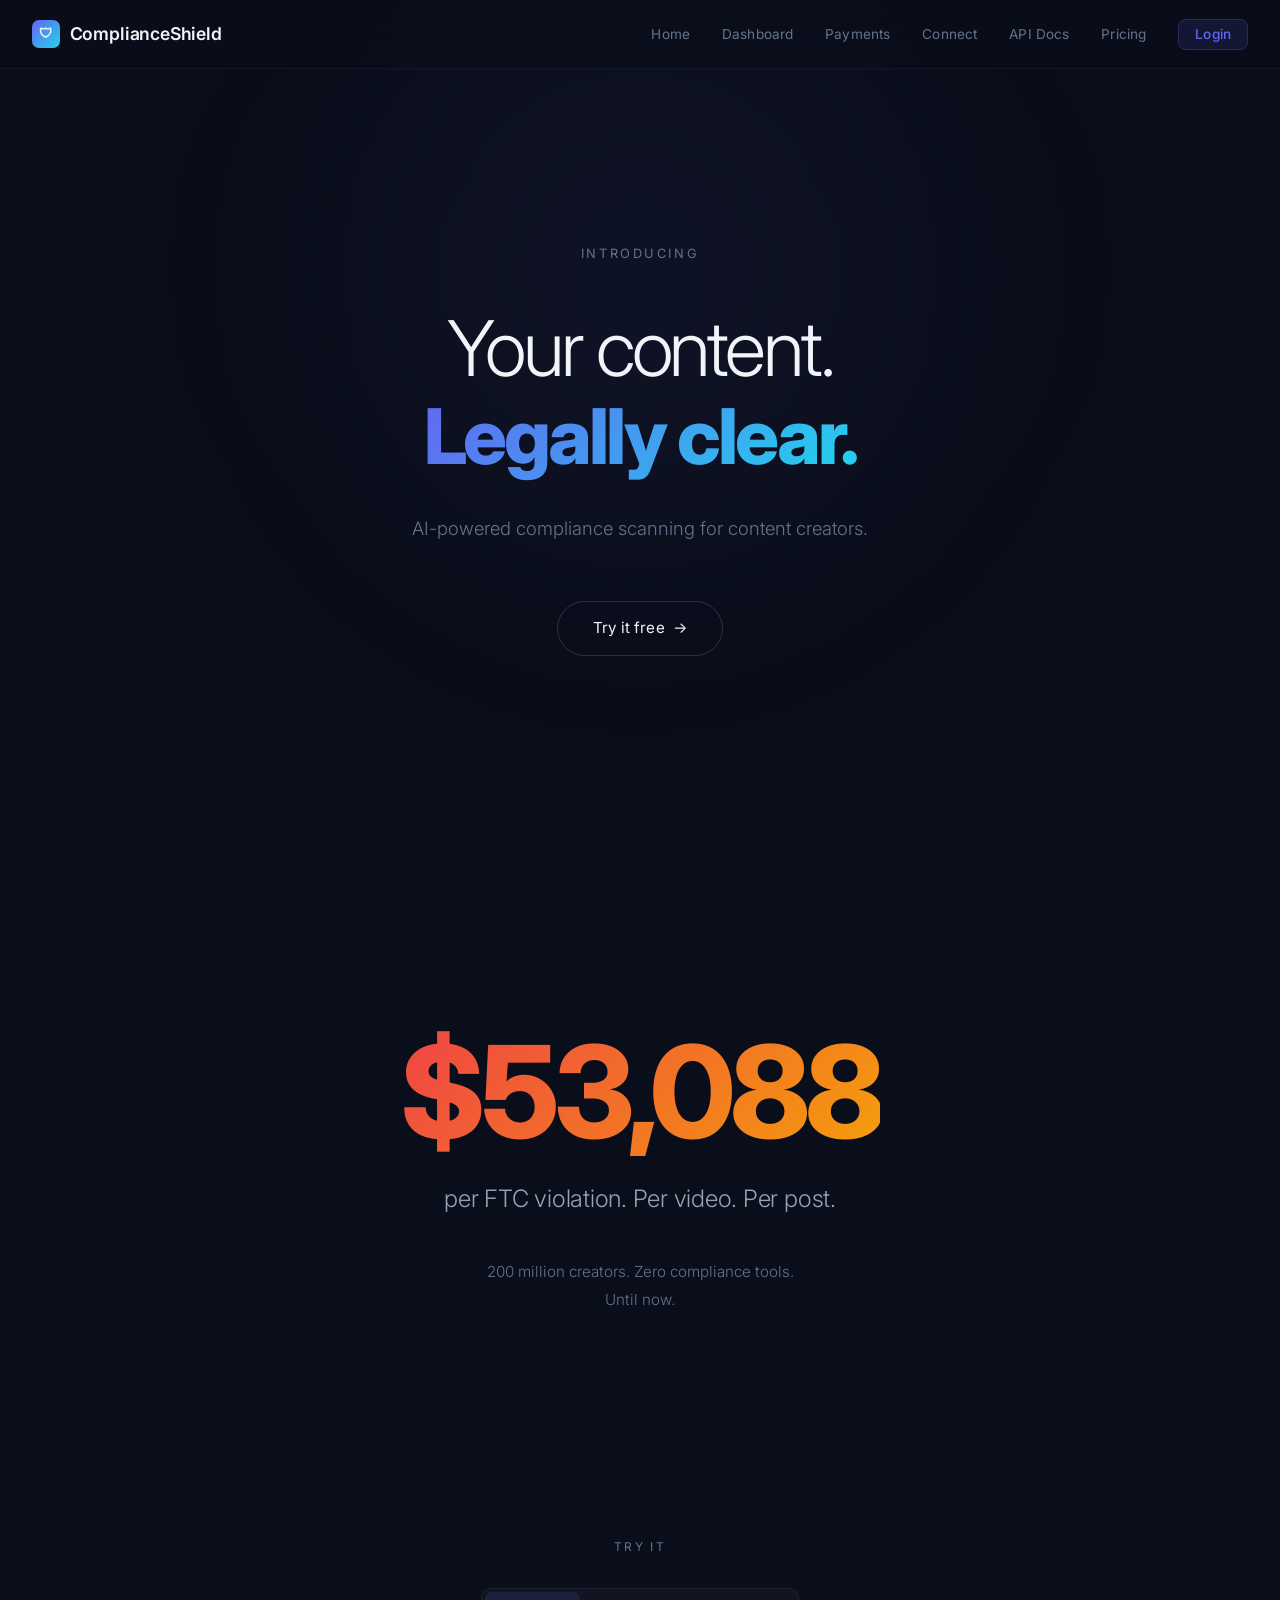
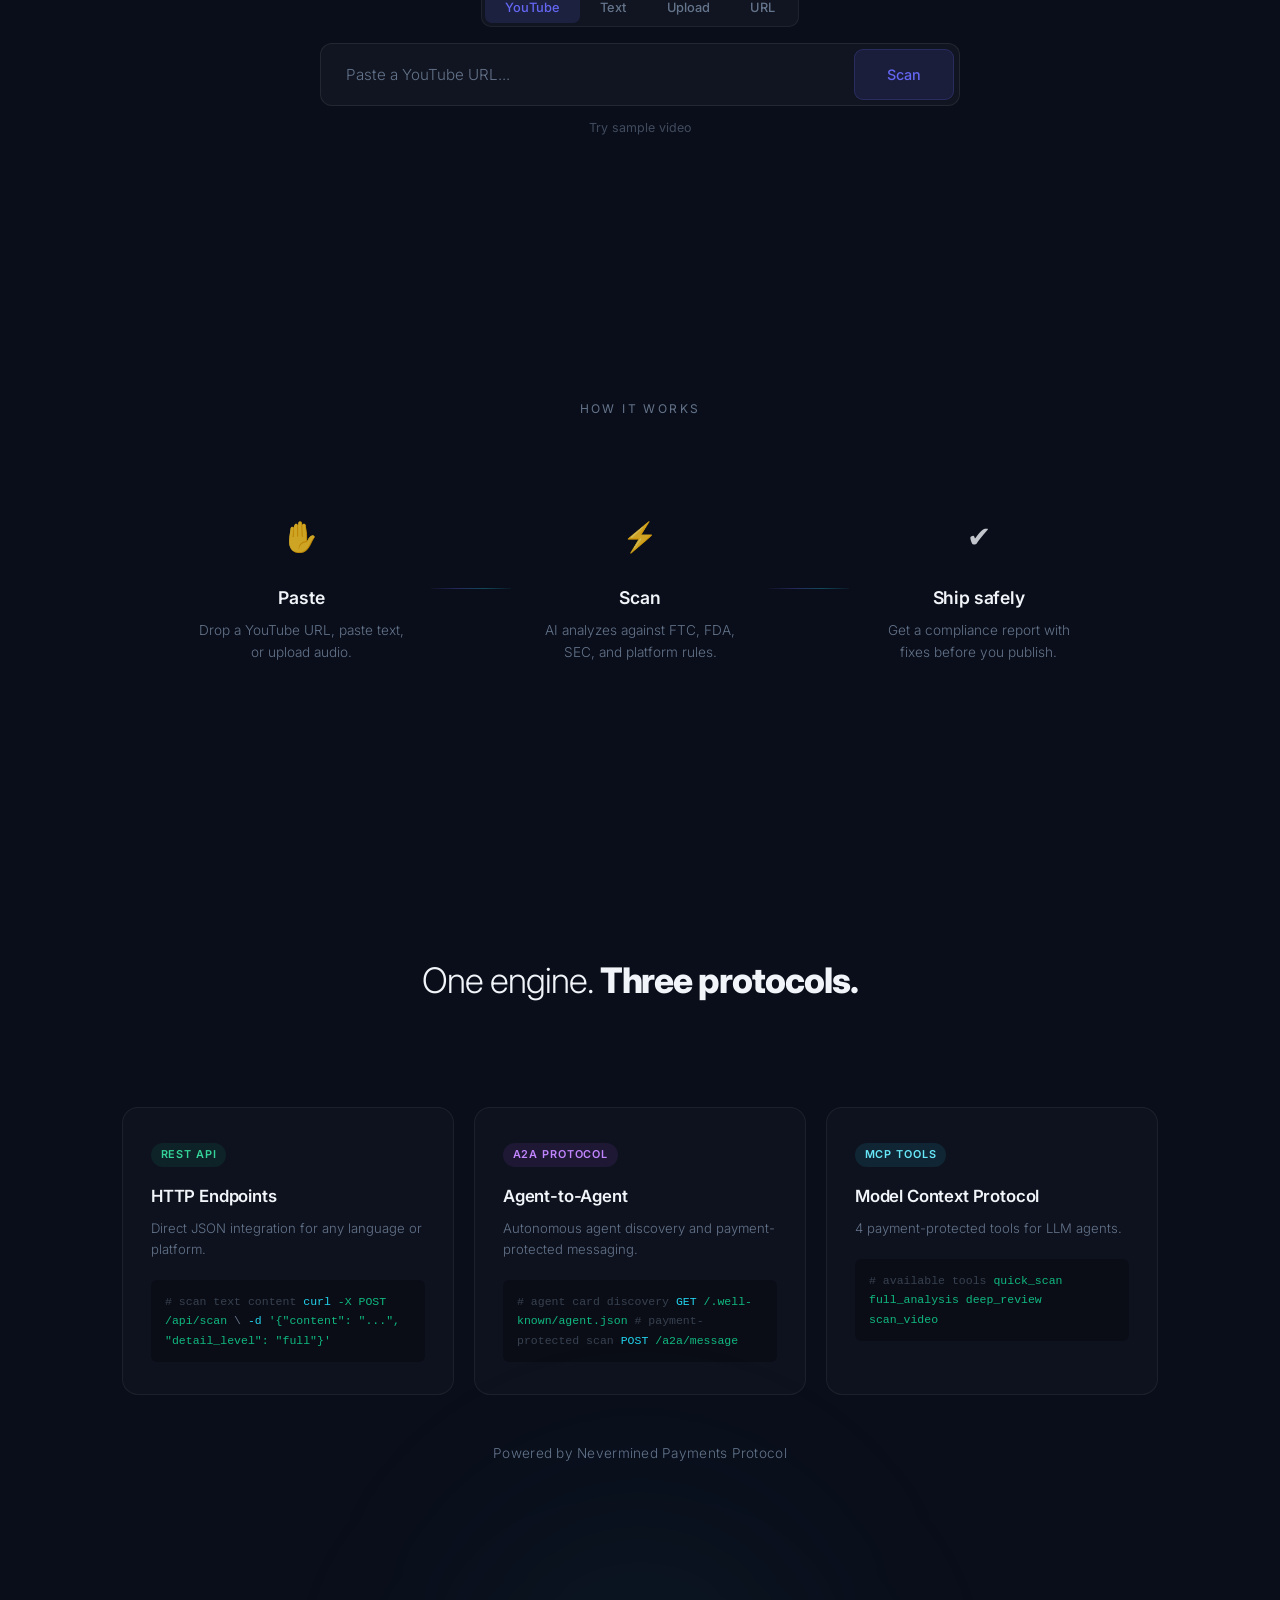
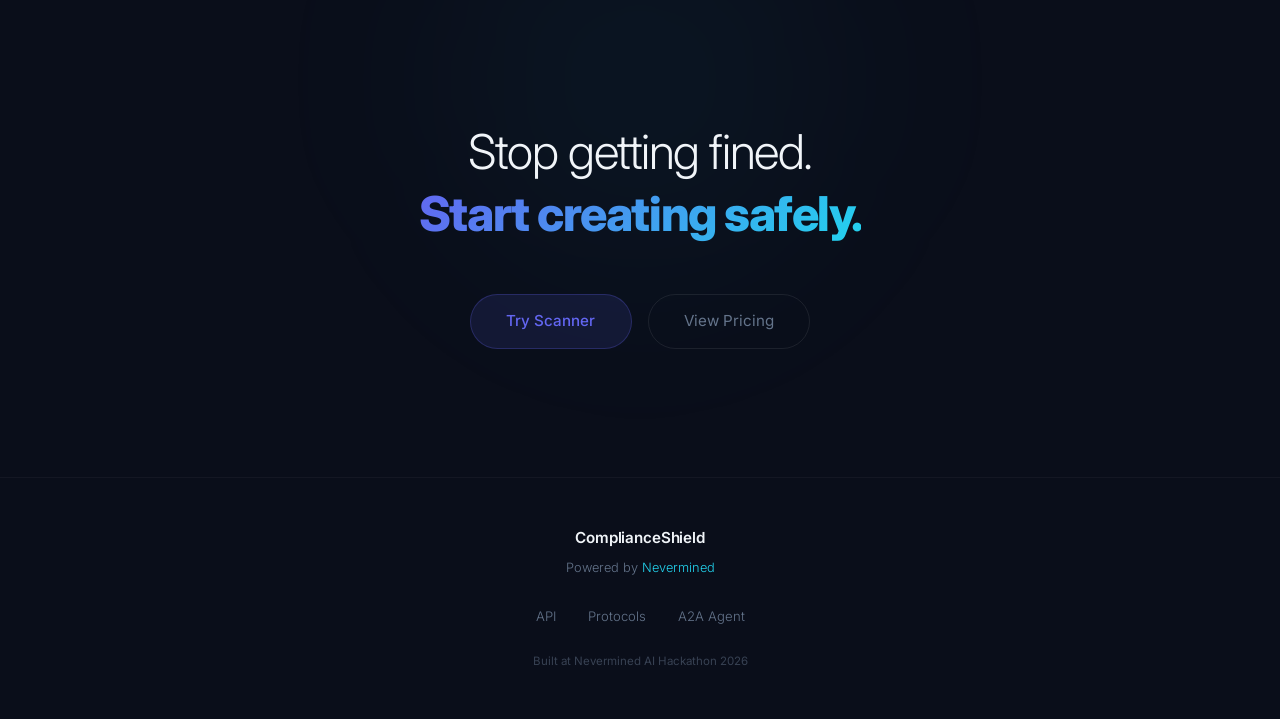
==== agents/seller-simple-agent/landing/index.html @ 0eb8b4d2 "feat: ComplianceShield hackathon submission — full product build - 3-protocol compliance engine (A2A" ====
<!DOCTYPE html>
<html lang="en">
<head>
  <meta charset="UTF-8">
  <meta name="viewport" content="width=device-width, initial-scale=1.0">
  <title>ComplianceShield — AI-Powered Legal Compliance for Content Creators</title>
  <meta name="description" content="Your content. Legally clear. AI-powered compliance scanning for content creators.">
  <meta property="og:title" content="ComplianceShield — Your content. Legally clear.">
  <meta property="og:description" content="AI-powered FTC, FDA, SEC compliance scanning for content creators. Scan videos, text, and audio in seconds.">
  <meta property="og:type" content="website">
  <meta property="og:url" content="https://complianceshield.ai">
  <meta name="twitter:card" content="summary_large_image">
  <meta name="twitter:title" content="ComplianceShield">
  <meta name="twitter:description" content="Your content. Legally clear.">
  <meta name="theme-color" content="#6366f1">
  <link rel="icon" href="data:image/svg+xml,<svg xmlns='http://www.w3.org/2000/svg' viewBox='0 0 100 100'><text y='.9em' font-size='90'>&#x1F6E1;</text></svg>">
  <link rel="preconnect" href="https://fonts.googleapis.com">
  <link rel="preconnect" href="https://fonts.gstatic.com" crossorigin>
  <link href="https://fonts.googleapis.com/css2?family=Inter:wght@300;400;600;800&display=swap" rel="stylesheet">
  <style>
    *, *::before, *::after {
      margin: 0;
      padding: 0;
      box-sizing: border-box;
    }

    :root {
      --bg-primary: #0a0e1a;
      --bg-secondary: #111827;
      --bg-card: rgba(17, 24, 39, 0.6);
      --border-card: rgba(99, 102, 241, 0.15);
      --text-primary: #f1f5f9;
      --text-secondary: #94a3b8;
      --text-muted: #64748b;
      --accent-blue: #6366f1;
      --accent-cyan: #22d3ee;
      --accent-purple: #a855f7;
      --accent-red: #ef4444;
      --accent-amber: #f59e0b;
      --accent-green: #10b981;
      --gradient-start: #6366f1;
      --gradient-mid: #8b5cf6;
      --gradient-end: #22d3ee;
      --font-stack: 'Inter', -apple-system, BlinkMacSystemFont, 'Segoe UI', Roboto, sans-serif;
      --radius: 16px;
      --radius-sm: 10px;
      --radius-xs: 6px;
      --ease-out-expo: cubic-bezier(0.16, 1, 0.3, 1);
    }

    html {
      scroll-behavior: smooth;
    }

    body {
      font-family: var(--font-stack);
      background: var(--bg-primary);
      color: var(--text-primary);
      line-height: 1.6;
      overflow-x: hidden;
      -webkit-font-smoothing: antialiased;
      -moz-osx-font-smoothing: grayscale;
    }

    /* ---- Navigation ---- */
    nav {
      position: fixed;
      top: 0;
      left: 0;
      right: 0;
      z-index: 100;
      padding: 1.25rem 2rem;
      background: rgba(10, 14, 26, 0.6);
      backdrop-filter: blur(30px);
      -webkit-backdrop-filter: blur(30px);
      border-bottom: 1px solid rgba(255, 255, 255, 0.04);
      display: flex;
      justify-content: space-between;
      align-items: center;
      transition: background 0.4s;
    }

    .nav-logo {
      display: flex;
      align-items: center;
      gap: 0.6rem;
      font-weight: 600;
      font-size: 1.1rem;
      text-decoration: none;
      color: var(--text-primary);
      letter-spacing: -0.01em;
    }

    .nav-logo .shield-icon {
      width: 28px;
      height: 28px;
      background: linear-gradient(135deg, var(--accent-blue), var(--accent-cyan));
      border-radius: 7px;
      display: flex;
      align-items: center;
      justify-content: center;
      font-size: 0.85rem;
    }

    .nav-links {
      display: flex;
      gap: 2rem;
      list-style: none;
      align-items: center;
    }

    .nav-links a {
      color: var(--text-muted);
      text-decoration: none;
      font-size: 0.85rem;
      font-weight: 400;
      transition: color 0.3s var(--ease-out-expo);
      letter-spacing: 0.01em;
    }

    .nav-links a:hover {
      color: var(--text-primary);
    }

    .nav-links .nav-cta {
      padding: 0.4rem 1rem;
      background: rgba(99, 102, 241, 0.12);
      border: 1px solid rgba(99, 102, 241, 0.25);
      border-radius: 8px;
      color: var(--accent-blue) !important;
      font-weight: 500;
      transition: all 0.3s var(--ease-out-expo);
    }

    .nav-links .nav-cta:hover {
      background: rgba(99, 102, 241, 0.2);
      border-color: rgba(99, 102, 241, 0.4);
      color: white !important;
    }

    /* ---- Scroll Reveal System ---- */
    .reveal {
      opacity: 0;
      transform: translateY(30px);
      transition: opacity 0.9s var(--ease-out-expo), transform 0.9s var(--ease-out-expo);
    }

    .reveal.visible {
      opacity: 1;
      transform: translateY(0);
    }

    .reveal-delay-1 { transition-delay: 0.1s; }
    .reveal-delay-2 { transition-delay: 0.2s; }
    .reveal-delay-3 { transition-delay: 0.3s; }
    .reveal-delay-4 { transition-delay: 0.4s; }
    .reveal-delay-5 { transition-delay: 0.5s; }

    /* ---- Section 1: The Reveal (Hero) ---- */
    .hero {
      position: relative;
      min-height: 100vh;
      display: flex;
      flex-direction: column;
      align-items: center;
      justify-content: center;
      padding: 0 2rem;
      text-align: center;
      overflow: hidden;
    }

    .hero::before {
      content: '';
      position: absolute;
      top: 30%;
      left: 50%;
      transform: translate(-50%, -50%);
      width: 800px;
      height: 800px;
      background: radial-gradient(circle, rgba(99, 102, 241, 0.08) 0%, transparent 70%);
      border-radius: 50%;
      filter: blur(100px);
      z-index: 0;
      animation: heroBreath 10s ease-in-out infinite;
    }

    @keyframes heroBreath {
      0%, 100% { opacity: 0.5; transform: translate(-50%, -50%) scale(1); }
      50% { opacity: 0.8; transform: translate(-50%, -50%) scale(1.15); }
    }

    .hero > * {
      position: relative;
      z-index: 1;
    }

    .hero-intro {
      font-size: 0.8rem;
      font-weight: 400;
      letter-spacing: 0.2em;
      text-transform: uppercase;
      color: var(--text-muted);
      margin-bottom: 2.5rem;
      opacity: 0;
      animation: fadeInSoft 1.2s var(--ease-out-expo) 0.2s forwards;
    }

    .hero h1 {
      font-size: clamp(2.8rem, 6vw, 5rem);
      font-weight: 300;
      line-height: 1.15;
      letter-spacing: -0.04em;
      margin-bottom: 2rem;
      max-width: 800px;
      opacity: 0;
      animation: fadeInSoft 1.2s var(--ease-out-expo) 0.4s forwards;
    }

    .hero h1 .gradient-text {
      font-weight: 800;
      background: linear-gradient(135deg, var(--accent-blue), var(--accent-cyan));
      -webkit-background-clip: text;
      background-clip: text;
      -webkit-text-fill-color: transparent;
    }

    .hero-sub {
      font-size: clamp(1rem, 1.5vw, 1.15rem);
      color: var(--text-muted);
      max-width: 480px;
      margin-bottom: 3.5rem;
      line-height: 1.7;
      font-weight: 300;
      opacity: 0;
      animation: fadeInSoft 1.2s var(--ease-out-expo) 0.6s forwards;
    }

    .hero-cta {
      opacity: 0;
      animation: fadeInSoft 1.2s var(--ease-out-expo) 0.8s forwards;
    }

    .hero-cta a {
      display: inline-flex;
      align-items: center;
      gap: 0.5rem;
      padding: 0.9rem 2.2rem;
      background: transparent;
      color: var(--text-primary);
      border: 1px solid rgba(255, 255, 255, 0.15);
      border-radius: 100px;
      font-family: var(--font-stack);
      font-size: 0.95rem;
      font-weight: 400;
      text-decoration: none;
      letter-spacing: 0.01em;
      cursor: pointer;
      transition: all 0.4s var(--ease-out-expo);
    }

    .hero-cta a:hover {
      background: rgba(99, 102, 241, 0.1);
      border-color: rgba(99, 102, 241, 0.4);
      box-shadow: 0 0 40px rgba(99, 102, 241, 0.1);
    }

    .hero-cta a .arrow {
      transition: transform 0.3s var(--ease-out-expo);
    }

    .hero-cta a:hover .arrow {
      transform: translateX(3px);
    }

    @keyframes fadeInSoft {
      from { opacity: 0; transform: translateY(16px); }
      to { opacity: 1; transform: translateY(0); }
    }

    /* ---- Section 2: The Problem ---- */
    .problem {
      display: flex;
      flex-direction: column;
      align-items: center;
      justify-content: center;
      text-align: center;
      padding: 8rem 2rem;
      position: relative;
    }

    .problem-number {
      font-size: clamp(4rem, 10vw, 8rem);
      font-weight: 800;
      letter-spacing: -0.04em;
      line-height: 1;
      background: linear-gradient(135deg, var(--accent-red), var(--accent-amber));
      -webkit-background-clip: text;
      background-clip: text;
      -webkit-text-fill-color: transparent;
      margin-bottom: 1.5rem;
    }

    .problem-sub {
      font-size: clamp(1.1rem, 2vw, 1.5rem);
      font-weight: 300;
      color: var(--text-secondary);
      letter-spacing: -0.01em;
      margin-bottom: 2.5rem;
    }

    .problem-detail {
      font-size: 0.95rem;
      color: var(--text-muted);
      font-weight: 300;
      max-width: 400px;
      line-height: 1.8;
    }

    /* ---- Section 3: The Scanner ---- */
    .scanner-section {
      display: flex;
      flex-direction: column;
      align-items: center;
      justify-content: center;
      padding: 6rem 2rem 8rem;
    }

    .scanner-label {
      font-size: 0.75rem;
      font-weight: 400;
      letter-spacing: 0.2em;
      text-transform: uppercase;
      color: var(--text-muted);
      margin-bottom: 2rem;
    }

    .scan-container {
      width: 100%;
      max-width: 640px;
    }

    /* Tab Bar */
    .tab-bar {
      display: flex;
      gap: 0;
      margin-bottom: 16px;
      background: rgba(255, 255, 255, 0.03);
      border: 1px solid rgba(255, 255, 255, 0.06);
      border-radius: 10px;
      padding: 3px;
      width: fit-content;
      margin-left: auto;
      margin-right: auto;
    }

    .tab-bar button {
      padding: 8px 20px;
      border-radius: 7px;
      border: none;
      cursor: pointer;
      font-family: var(--font-stack);
      font-size: 0.8rem;
      font-weight: 500;
      background: transparent;
      color: var(--text-muted);
      transition: all 0.3s var(--ease-out-expo);
      letter-spacing: 0.01em;
    }

    .tab-bar button.active {
      background: rgba(99, 102, 241, 0.15);
      color: var(--accent-blue);
    }

    /* Scan Inputs */
    .scan-input-wrapper {
      display: flex;
      background: rgba(255, 255, 255, 0.03);
      border: 1px solid rgba(255, 255, 255, 0.08);
      border-radius: 12px;
      padding: 0.3rem;
      transition: border-color 0.4s var(--ease-out-expo), box-shadow 0.4s var(--ease-out-expo);
    }

    .scan-input-wrapper:focus-within {
      border-color: rgba(99, 102, 241, 0.3);
      box-shadow: 0 0 0 4px rgba(99, 102, 241, 0.06), 0 0 60px rgba(99, 102, 241, 0.04);
    }

    .scan-input-wrapper input {
      flex: 1;
      background: transparent;
      border: none;
      outline: none;
      padding: 1rem 1.25rem;
      color: var(--text-primary);
      font-family: var(--font-stack);
      font-size: 0.95rem;
      font-weight: 300;
    }

    .scan-input-wrapper input::placeholder {
      color: var(--text-muted);
      font-weight: 300;
    }

    .scan-btn {
      display: inline-flex;
      align-items: center;
      justify-content: center;
      gap: 0.5rem;
      padding: 0.85rem 2rem;
      background: rgba(99, 102, 241, 0.12);
      color: var(--accent-blue);
      border: 1px solid rgba(99, 102, 241, 0.2);
      border-radius: 9px;
      font-family: var(--font-stack);
      font-size: 0.9rem;
      font-weight: 500;
      cursor: pointer;
      transition: all 0.3s var(--ease-out-expo);
      white-space: nowrap;
      letter-spacing: 0.01em;
    }

    .scan-btn:hover {
      background: rgba(99, 102, 241, 0.2);
      border-color: rgba(99, 102, 241, 0.4);
      box-shadow: 0 0 30px rgba(99, 102, 241, 0.1);
    }

    .scan-btn:active {
      transform: scale(0.98);
    }

    .scan-btn:disabled {
      opacity: 0.4;
      cursor: not-allowed;
      transform: none;
    }

    .scan-btn .spinner {
      display: none;
      width: 16px;
      height: 16px;
      border: 2px solid rgba(99, 102, 241, 0.3);
      border-top-color: var(--accent-blue);
      border-radius: 50%;
      animation: spin 0.6s linear infinite;
    }

    .scan-btn.loading .spinner {
      display: inline-block;
    }

    .scan-btn.loading .btn-text {
      display: none;
    }

    @keyframes spin {
      to { transform: rotate(360deg); }
    }

    /* Try Sample */
    .try-sample-btn {
      background: none;
      border: none;
      color: var(--text-muted);
      font-family: var(--font-stack);
      font-size: 0.78rem;
      cursor: pointer;
      padding: 0.5rem 0;
      transition: color 0.3s var(--ease-out-expo);
      opacity: 0.6;
    }

    .try-sample-btn:hover {
      color: var(--accent-cyan);
      opacity: 1;
    }

    /* Scanning Indicator */
    .scanning-indicator {
      display: none;
      flex-direction: column;
      align-items: center;
      gap: 1rem;
      padding: 2.5rem 1rem;
      margin-top: 2rem;
    }

    .scanning-indicator.active {
      display: flex;
      animation: fadeInSoft 0.4s var(--ease-out-expo);
    }

    .scanning-bar {
      width: 100%;
      max-width: 300px;
      height: 2px;
      background: rgba(255, 255, 255, 0.04);
      border-radius: 100px;
      overflow: hidden;
      position: relative;
    }

    .scanning-bar::after {
      content: '';
      position: absolute;
      top: 0;
      left: -40%;
      width: 40%;
      height: 100%;
      background: linear-gradient(90deg, transparent, var(--accent-blue), var(--accent-cyan), transparent);
      border-radius: 100px;
      animation: scanSlide 1.8s ease-in-out infinite;
    }

    @keyframes scanSlide {
      0% { left: -40%; }
      100% { left: 100%; }
    }

    .scanning-text {
      font-size: 0.82rem;
      color: var(--text-muted);
      font-weight: 300;
      letter-spacing: 0.03em;
    }

    .scanning-dots::after {
      content: '';
      animation: dots 1.5s steps(4, end) infinite;
    }

    @keyframes dots {
      0% { content: ''; }
      25% { content: '.'; }
      50% { content: '..'; }
      75% { content: '...'; }
    }

    .scan-error {
      color: var(--accent-red);
      font-size: 0.82rem;
      margin-top: 0.75rem;
      display: none;
      font-weight: 300;
    }

    /* ---- Results Area ---- */
    #results-area {
      margin-top: 3rem;
      display: none;
    }

    #results-area.visible {
      display: block;
      animation: fadeInUp 0.6s var(--ease-out-expo);
    }

    @keyframes fadeInUp {
      from { opacity: 0; transform: translateY(20px); }
      to { opacity: 1; transform: translateY(0); }
    }

    /* ---- Report Card (shared by results and demo) ---- */
    .report-card {
      background: rgba(255, 255, 255, 0.02);
      border: 1px solid rgba(255, 255, 255, 0.06);
      border-radius: var(--radius);
      overflow: hidden;
    }

    .report-header {
      padding: 1.75rem 2rem;
      border-bottom: 1px solid rgba(255, 255, 255, 0.04);
      display: flex;
      align-items: center;
      justify-content: space-between;
      flex-wrap: wrap;
      gap: 1rem;
    }

    .report-header-left {
      display: flex;
      flex-direction: column;
      gap: 0.25rem;
    }

    .report-header-left h3 {
      font-size: 1.05rem;
      font-weight: 600;
    }

    .report-header-left .url-text {
      font-size: 0.82rem;
      color: var(--text-muted);
      font-family: 'SF Mono', 'Fira Code', 'Cascadia Code', monospace;
    }

    .risk-badge {
      display: inline-flex;
      align-items: center;
      gap: 0.4rem;
      padding: 0.35rem 0.9rem;
      border-radius: 100px;
      font-size: 0.75rem;
      font-weight: 600;
      letter-spacing: 0.06em;
    }

    .risk-badge.high {
      background: rgba(239, 68, 68, 0.1);
      color: #f87171;
      border: 1px solid rgba(239, 68, 68, 0.2);
    }

    .risk-badge.medium {
      background: rgba(245, 158, 11, 0.1);
      color: #fbbf24;
      border: 1px solid rgba(245, 158, 11, 0.2);
    }

    .risk-badge.low {
      background: rgba(16, 185, 129, 0.1);
      color: #34d399;
      border: 1px solid rgba(16, 185, 129, 0.2);
    }

    .risk-badge .dot {
      width: 6px;
      height: 6px;
      border-radius: 50%;
      background: currentColor;
      animation: pulse 2s ease-in-out infinite;
    }

    @keyframes pulse {
      0%, 100% { opacity: 1; }
      50% { opacity: 0.4; }
    }

    .report-score-bar {
      padding: 2rem;
      border-bottom: 1px solid rgba(255, 255, 255, 0.04);
      display: flex;
      align-items: center;
      gap: 2rem;
    }

    .score-gauge-container {
      position: relative;
      width: 140px;
      height: 140px;
      flex-shrink: 0;
    }

    .score-gauge-svg {
      width: 140px;
      height: 140px;
      transform: rotate(-90deg);
    }

    .score-gauge-track {
      fill: none;
      stroke: rgba(255, 255, 255, 0.04);
      stroke-width: 8;
    }

    .score-gauge-fill {
      fill: none;
      stroke-width: 8;
      stroke-linecap: round;
      transition: stroke 0.3s ease;
      filter: drop-shadow(0 0 6px var(--gauge-glow-color, rgba(16, 185, 129, 0.4)));
      animation: gaugeStrokeIn 1.4s var(--ease-out-expo) forwards;
    }

    .score-gauge-glow {
      fill: none;
      stroke-width: 12;
      stroke-linecap: round;
      opacity: 0.1;
      filter: blur(4px);
      animation: gaugeStrokeIn 1.4s var(--ease-out-expo) forwards;
    }

    @keyframes gaugeStrokeIn {
      from { stroke-dashoffset: var(--gauge-circumference, 339.292); }
      to { stroke-dashoffset: var(--gauge-offset, 339.292); }
    }

    @keyframes gaugeNumberCount {
      from { opacity: 0; transform: translate(-50%, -50%) scale(0.5); }
      40% { opacity: 1; }
      to { opacity: 1; transform: translate(-50%, -50%) scale(1); }
    }

    @keyframes gaugeGlowPulse {
      0%, 100% { opacity: 0.1; }
      50% { opacity: 0.2; }
    }

    .score-gauge-center {
      position: absolute;
      top: 50%;
      left: 50%;
      transform: translate(-50%, -50%);
      text-align: center;
    }

    .score-gauge-number {
      font-size: 2.2rem;
      font-weight: 800;
      line-height: 1;
      letter-spacing: -1px;
    }

    .score-gauge-max {
      font-size: 0.7rem;
      color: var(--text-muted);
      margin-top: 2px;
      display: block;
    }

    .score-gauge-info {
      display: flex;
      flex-direction: column;
      justify-content: center;
      gap: 0.5rem;
    }

    .score-gauge-info .score-label {
      font-size: 0.95rem;
      font-weight: 600;
      color: var(--text-primary);
    }

    .score-gauge-info .score-sublabel {
      font-size: 0.8rem;
      color: var(--text-secondary);
      line-height: 1.5;
      font-weight: 300;
    }

    .report-issues {
      padding: 1.5rem 2rem;
    }

    .report-issues h4 {
      font-size: 0.8rem;
      font-weight: 500;
      color: var(--text-muted);
      text-transform: uppercase;
      letter-spacing: 0.1em;
      margin-bottom: 1.25rem;
    }

    .issue-item {
      display: flex;
      gap: 1rem;
      padding: 1.25rem;
      background: rgba(255, 255, 255, 0.02);
      border: 1px solid rgba(255, 255, 255, 0.04);
      border-radius: var(--radius-sm);
      margin-bottom: 0.75rem;
      transition: border-color 0.3s var(--ease-out-expo);
    }

    .issue-item:hover {
      border-color: rgba(255, 255, 255, 0.08);
    }

    .issue-severity {
      flex-shrink: 0;
      width: 36px;
      height: 36px;
      display: flex;
      align-items: center;
      justify-content: center;
      border-radius: 10px;
      font-size: 1rem;
    }

    .issue-severity.critical { background: rgba(239, 68, 68, 0.1); }
    .issue-severity.warning { background: rgba(245, 158, 11, 0.1); }

    .issue-content h5 {
      font-size: 0.92rem;
      font-weight: 600;
      margin-bottom: 0.25rem;
    }

    .issue-content p {
      font-size: 0.85rem;
      color: var(--text-secondary);
      line-height: 1.5;
      font-weight: 300;
    }

    .issue-content .citation {
      display: inline-block;
      margin-top: 0.5rem;
      font-size: 0.72rem;
      font-weight: 400;
      color: var(--accent-cyan);
      font-family: 'SF Mono', 'Fira Code', 'Cascadia Code', monospace;
      opacity: 0.7;
    }

    /* ---- Section 4: How it Works ---- */
    .how-section {
      display: flex;
      flex-direction: column;
      align-items: center;
      justify-content: center;
      padding: 8rem 2rem;
      max-width: 1000px;
      margin: 0 auto;
    }

    .how-label {
      font-size: 0.75rem;
      font-weight: 400;
      letter-spacing: 0.2em;
      text-transform: uppercase;
      color: var(--text-muted);
      margin-bottom: 4rem;
    }

    .how-grid {
      display: flex;
      align-items: center;
      gap: 0;
      width: 100%;
    }

    .how-step {
      flex: 1;
      text-align: center;
      padding: 2rem 1.5rem;
    }

    .how-step-icon {
      font-size: 1.8rem;
      margin-bottom: 1.5rem;
      opacity: 0.8;
    }

    .how-step h3 {
      font-size: 1.1rem;
      font-weight: 600;
      margin-bottom: 0.5rem;
      letter-spacing: -0.01em;
    }

    .how-step p {
      font-size: 0.85rem;
      color: var(--text-muted);
      font-weight: 300;
      line-height: 1.6;
    }

    .how-line {
      width: 80px;
      height: 1px;
      background: linear-gradient(90deg, rgba(99, 102, 241, 0.05), rgba(99, 102, 241, 0.3), rgba(34, 211, 238, 0.3), rgba(34, 211, 238, 0.05));
      flex-shrink: 0;
    }

    /* ---- Section 5: Three Protocols ---- */
    .protocols-section {
      display: flex;
      flex-direction: column;
      align-items: center;
      justify-content: center;
      padding: 8rem 2rem;
      max-width: 1100px;
      margin: 0 auto;
    }

    .protocols-title {
      font-size: clamp(1.6rem, 3vw, 2.2rem);
      font-weight: 300;
      letter-spacing: -0.03em;
      margin-bottom: 0.75rem;
      text-align: center;
    }

    .protocols-title strong {
      font-weight: 800;
    }

    .protocols-sub {
      font-size: 0.9rem;
      color: var(--text-muted);
      font-weight: 300;
      margin-bottom: 4rem;
      text-align: center;
    }

    .protocols-grid {
      display: grid;
      grid-template-columns: repeat(3, 1fr);
      gap: 1.25rem;
      width: 100%;
    }

    .protocol-card {
      padding: 2rem 1.75rem;
      background: rgba(255, 255, 255, 0.02);
      border: 1px solid rgba(255, 255, 255, 0.06);
      border-radius: var(--radius);
      transition: border-color 0.4s var(--ease-out-expo), box-shadow 0.4s var(--ease-out-expo);
    }

    .protocol-card:hover {
      border-color: rgba(99, 102, 241, 0.2);
      box-shadow: 0 0 60px rgba(99, 102, 241, 0.04);
    }

    .protocol-tag {
      display: inline-block;
      font-size: 0.68rem;
      font-weight: 600;
      text-transform: uppercase;
      letter-spacing: 0.08em;
      padding: 0.2rem 0.6rem;
      border-radius: 100px;
      margin-bottom: 1rem;
    }

    .protocol-tag.rest { background: rgba(16, 185, 129, 0.1); color: #34d399; }
    .protocol-tag.a2a { background: rgba(168, 85, 247, 0.1); color: #c084fc; }
    .protocol-tag.mcp { background: rgba(34, 211, 238, 0.1); color: #67e8f9; }

    .protocol-card h3 {
      font-size: 1.05rem;
      font-weight: 600;
      margin-bottom: 0.5rem;
      letter-spacing: -0.01em;
    }

    .protocol-card p {
      font-size: 0.82rem;
      color: var(--text-muted);
      font-weight: 300;
      line-height: 1.6;
      margin-bottom: 1.25rem;
    }

    .protocol-code {
      background: rgba(0, 0, 0, 0.3);
      border-radius: var(--radius-xs);
      padding: 12px 14px;
      font-family: 'SF Mono', 'Fira Code', 'Cascadia Code', monospace;
      font-size: 0.72rem;
      color: var(--text-muted);
      line-height: 1.7;
      overflow-x: auto;
    }

    .protocol-code .key { color: var(--accent-cyan); }
    .protocol-code .val { color: var(--accent-green); }
    .protocol-code .comment { color: var(--text-muted); opacity: 0.5; }

    .protocols-footnote {
      margin-top: 3rem;
      font-size: 0.85rem;
      color: var(--text-muted);
      font-weight: 300;
      letter-spacing: 0.02em;
    }

    /* ---- Section 6: Final CTA ---- */
    .final-cta {
      display: flex;
      flex-direction: column;
      align-items: center;
      justify-content: center;
      text-align: center;
      padding: 8rem 2rem;
      position: relative;
    }

    .final-cta::before {
      content: '';
      position: absolute;
      bottom: 20%;
      left: 50%;
      transform: translateX(-50%);
      width: 600px;
      height: 600px;
      background: radial-gradient(circle, rgba(34, 211, 238, 0.05) 0%, transparent 70%);
      border-radius: 50%;
      filter: blur(80px);
      z-index: 0;
    }

    .final-cta > * {
      position: relative;
      z-index: 1;
    }

    .final-cta h2 {
      font-size: clamp(2rem, 4vw, 3rem);
      font-weight: 300;
      letter-spacing: -0.03em;
      line-height: 1.3;
      margin-bottom: 3rem;
    }

    .final-cta h2 strong {
      font-weight: 800;
      display: block;
      background: linear-gradient(135deg, var(--accent-blue), var(--accent-cyan));
      -webkit-background-clip: text;
      background-clip: text;
      -webkit-text-fill-color: transparent;
    }

    .cta-buttons {
      display: flex;
      gap: 1rem;
      align-items: center;
    }

    .cta-primary {
      display: inline-flex;
      align-items: center;
      gap: 0.5rem;
      padding: 0.9rem 2.2rem;
      background: rgba(99, 102, 241, 0.12);
      color: var(--accent-blue);
      border: 1px solid rgba(99, 102, 241, 0.25);
      border-radius: 100px;
      font-family: var(--font-stack);
      font-size: 0.95rem;
      font-weight: 500;
      text-decoration: none;
      cursor: pointer;
      transition: all 0.4s var(--ease-out-expo);
    }

    .cta-primary:hover {
      background: rgba(99, 102, 241, 0.2);
      border-color: rgba(99, 102, 241, 0.4);
      box-shadow: 0 0 40px rgba(99, 102, 241, 0.1);
    }

    .cta-secondary {
      display: inline-flex;
      align-items: center;
      gap: 0.5rem;
      padding: 0.9rem 2.2rem;
      background: transparent;
      color: var(--text-muted);
      border: 1px solid rgba(255, 255, 255, 0.08);
      border-radius: 100px;
      font-family: var(--font-stack);
      font-size: 0.95rem;
      font-weight: 400;
      text-decoration: none;
      cursor: pointer;
      transition: all 0.4s var(--ease-out-expo);
    }

    .cta-secondary:hover {
      border-color: rgba(255, 255, 255, 0.15);
      color: var(--text-primary);
    }

    /* ---- Footer ---- */
    footer {
      border-top: 1px solid rgba(255, 255, 255, 0.04);
      padding: 3rem 2rem;
      text-align: center;
    }

    .footer-inner {
      max-width: 1200px;
      margin: 0 auto;
    }

    .footer-brand {
      font-size: 0.95rem;
      font-weight: 600;
      margin-bottom: 0.5rem;
      letter-spacing: -0.01em;
    }

    .footer-powered {
      font-size: 0.8rem;
      color: var(--text-muted);
      margin-bottom: 1.5rem;
      font-weight: 300;
    }

    .footer-powered a {
      color: var(--accent-cyan);
      text-decoration: none;
      transition: opacity 0.2s;
    }

    .footer-powered a:hover {
      opacity: 0.7;
    }

    .footer-links {
      display: flex;
      justify-content: center;
      gap: 2rem;
      list-style: none;
      margin-bottom: 1.5rem;
    }

    .footer-links a {
      color: var(--text-muted);
      text-decoration: none;
      font-size: 0.82rem;
      font-weight: 300;
      transition: color 0.3s var(--ease-out-expo);
    }

    .footer-links a:hover {
      color: var(--text-primary);
    }

    .footer-hackathon {
      font-size: 0.72rem;
      color: var(--text-muted);
      opacity: 0.5;
    }

    /* ---- Textarea (text scan) ---- */
    .scan-textarea {
      width: 100%;
      min-height: 120px;
      padding: 16px;
      background: rgba(255, 255, 255, 0.03);
      border: 1px solid rgba(255, 255, 255, 0.08);
      border-radius: var(--radius-sm);
      color: var(--text-primary);
      font-family: var(--font-stack);
      font-size: 0.92rem;
      font-weight: 300;
      resize: vertical;
      outline: none;
      transition: border-color 0.4s var(--ease-out-expo), box-shadow 0.4s var(--ease-out-expo);
    }

    .scan-textarea:focus {
      border-color: rgba(99, 102, 241, 0.3);
      box-shadow: 0 0 0 4px rgba(99, 102, 241, 0.06);
    }

    /* ---- Drop Zone ---- */
    .drop-zone {
      width: 100%;
      min-height: 140px;
      padding: 24px;
      background: rgba(255, 255, 255, 0.02);
      border: 1px dashed rgba(255, 255, 255, 0.1);
      border-radius: var(--radius-sm);
      color: var(--text-secondary);
      font-family: var(--font-stack);
      font-size: 0.9rem;
      text-align: center;
      cursor: pointer;
      transition: border-color 0.3s var(--ease-out-expo), background 0.3s var(--ease-out-expo);
      display: flex;
      flex-direction: column;
      align-items: center;
      justify-content: center;
      gap: 8px;
    }

    .drop-zone:hover {
      border-color: rgba(99, 102, 241, 0.25);
      background: rgba(99, 102, 241, 0.03);
    }

    /* ---- Responsive ---- */
    @media (max-width: 768px) {
      nav { padding: 0.75rem 1.25rem; }
      .nav-links { display: none; }

      .hero h1 { font-size: 2.4rem; }

      .how-grid {
        flex-direction: column;
        gap: 0;
      }

      .how-line {
        width: 1px;
        height: 40px;
        background: linear-gradient(180deg, rgba(99, 102, 241, 0.05), rgba(99, 102, 241, 0.3), rgba(34, 211, 238, 0.3), rgba(34, 211, 238, 0.05));
      }

      .protocols-grid {
        grid-template-columns: 1fr;
        max-width: 400px;
        margin: 0 auto;
      }

      .tab-bar {
        flex-wrap: wrap;
        width: 100%;
      }

      .tab-bar button {
        flex: 1;
        min-width: calc(50% - 2px);
      }

      .scan-input-wrapper {
        flex-direction: column;
      }

      .scan-btn {
        margin-top: 0.25rem;
      }

      .report-score-bar {
        padding: 1.25rem;
        flex-direction: column;
        text-align: center;
      }

      .score-gauge-info {
        align-items: center;
      }

      .report-header { padding: 1.25rem; }
      .report-issues { padding: 1.25rem; }

      .cta-buttons {
        flex-direction: column;
      }

      .problem-number {
        font-size: 4rem;
      }
    }

    @media (max-width: 480px) {
      .hero h1 { font-size: 2rem; }
    }
  </style>
</head>
<body>

  <!-- Navigation -->
  <nav>
    <a class="nav-logo" href="/">
      <span class="shield-icon">&#x1F6E1;</span>
      ComplianceShield
    </a>
    <ul class="nav-links">
      <li><a href="/">Home</a></li>
      <li><a href="/dashboard.html">Dashboard</a></li>
      <li><a href="/payments.html">Payments</a></li>
      <li><a href="/connect.html">Connect</a></li>
      <li><a href="/api-docs.html">API Docs</a></li>
      <li><a href="/pricing.html">Pricing</a></li>
      <li><a href="/login.html" class="nav-cta">Login</a></li>
    </ul>
  </nav>

  <!-- Section 1: The Reveal -->
  <section class="hero">
    <span class="hero-intro">Introducing</span>

    <h1>
      Your content.<br>
      <span class="gradient-text">Legally clear.</span>
    </h1>

    <p class="hero-sub">
      AI-powered compliance scanning for content creators.
    </p>

    <div class="hero-cta">
      <a href="#scanner">Try it free <span class="arrow">&rarr;</span></a>
    </div>
  </section>

  <!-- Section 2: The Problem -->
  <section class="problem">
    <div class="problem-number reveal">$53,088</div>
    <p class="problem-sub reveal reveal-delay-1">per FTC violation. Per video. Per post.</p>
    <p class="problem-detail reveal reveal-delay-2">200 million creators. Zero compliance tools.<br>Until now.</p>
  </section>

  <!-- Section 3: The Scanner -->
  <section class="scanner-section" id="scanner">
    <span class="scanner-label reveal">Try it</span>

    <div class="scan-container reveal reveal-delay-1" id="scanner-container">
      <!-- Tab toggle -->
      <div class="tab-bar">
        <button id="tab-video" onclick="switchTab('video')" class="active">YouTube</button>
        <button id="tab-text" onclick="switchTab('text')">Text</button>
        <button id="tab-upload" onclick="switchTab('upload')">Upload</button>
        <button id="tab-url" onclick="switchTab('url')">URL</button>
      </div>

      <!-- Video input -->
      <div id="input-video" class="scan-input-wrapper">
        <input
          type="url"
          id="youtube-url"
          placeholder="Paste a YouTube URL..."
          aria-label="YouTube video URL"
        >
        <button class="scan-btn" id="scan-btn" onclick="handleScan()">
          <span class="btn-text">Scan</span>
          <span class="spinner"></span>
        </button>
      </div>
      <div id="sample-video" style="text-align: center; margin-top: 6px;">
        <button class="try-sample-btn" onclick="fillSampleVideo()">Try sample video</button>
      </div>

      <!-- Text input -->
      <div id="input-text" style="display: none;">
        <textarea id="text-content" class="scan-textarea" placeholder="Paste your script, transcript, or post..."></textarea>
        <button class="scan-btn" id="scan-btn-text" onclick="handleTextScan()" style="margin-top: 8px; width: 100%;">
          <span class="btn-text">Scan Text</span>
          <span class="spinner"></span>
        </button>
        <div style="text-align: center; margin-top: 6px;">
          <button class="try-sample-btn" onclick="fillSampleText()">Try sample text</button>
        </div>
      </div>

      <!-- Upload input -->
      <div id="input-upload" style="display: none;">
        <div id="drop-zone" class="drop-zone"
          ondragover="event.preventDefault(); this.style.borderColor='rgba(99,102,241,0.4)'; this.style.background='rgba(99,102,241,0.05)'"
          ondragleave="this.style.borderColor='rgba(255,255,255,0.1)'; this.style.background='rgba(255,255,255,0.02)'"
          ondrop="event.preventDefault(); this.style.borderColor='rgba(255,255,255,0.1)'; this.style.background='rgba(255,255,255,0.02)'; handleFileDrop(event.dataTransfer.files[0])"
          onclick="document.getElementById('file-input').click()">
          <span style="font-size: 1.5rem; opacity: 0.5;">&#x2191;</span>
          <span style="font-weight: 500; color: var(--text-primary); font-size: 0.9rem;">Upload audio or video</span>
          <span style="font-size: 0.78rem; color: var(--text-muted);">MP3, MP4, WAV, WebM, M4A, OGG, FLAC &middot; Max 25MB</span>
          <span id="file-name" style="color: var(--accent-cyan); font-size: 0.8rem; display: none;"></span>
        </div>
        <input type="file" id="file-input" accept=".mp3,.mp4,.wav,.webm,.m4a,.ogg,.flac" style="display: none;" onchange="handleFileDrop(this.files[0])">
        <button class="scan-btn" id="scan-btn-upload" onclick="handleUploadScan()" style="margin-top: 8px; width: 100%;" disabled>
          <span class="btn-text">Transcribe &amp; Scan</span>
          <span class="spinner"></span>
        </button>
      </div>

      <!-- URL input -->
      <div id="input-url" style="display: none;">
        <div class="scan-input-wrapper">
          <input
            type="url"
            id="webpage-url"
            placeholder="Paste any webpage URL..."
            aria-label="Webpage URL"
          >
          <button class="scan-btn" id="scan-btn-url" onclick="handleUrlScan()">
            <span class="btn-text">Scan URL</span>
            <span class="spinner"></span>
          </button>
        </div>
      </div>

      <!-- Scanning progress -->
      <div class="scanning-indicator" id="scanning-indicator">
        <div class="scanning-bar"></div>
        <span class="scanning-text">Analyzing content<span class="scanning-dots"></span></span>
      </div>

      <div class="scan-error" id="scan-error"></div>
    </div>

    <!-- Results area -->
    <div style="width: 100%; max-width: 800px;">
      <div id="results-area"></div>
    </div>
  </section>

  <!-- Section 4: How it Works -->
  <section class="how-section" id="how-it-works">
    <span class="how-label reveal">How it works</span>

    <div class="how-grid">
      <div class="how-step reveal reveal-delay-1">
        <div class="how-step-icon">&#x270B;</div>
        <h3>Paste</h3>
        <p>Drop a YouTube URL, paste text, or upload audio.</p>
      </div>
      <div class="how-line reveal reveal-delay-2"></div>
      <div class="how-step reveal reveal-delay-2">
        <div class="how-step-icon">&#x26A1;</div>
        <h3>Scan</h3>
        <p>AI analyzes against FTC, FDA, SEC, and platform rules.</p>
      </div>
      <div class="how-line reveal reveal-delay-3"></div>
      <div class="how-step reveal reveal-delay-3">
        <div class="how-step-icon">&#x2714;</div>
        <h3>Ship safely</h3>
        <p>Get a compliance report with fixes before you publish.</p>
      </div>
    </div>
  </section>

  <!-- Section 5: Three Protocols -->
  <section class="protocols-section" id="protocols">
    <h2 class="protocols-title reveal">One engine. <strong>Three protocols.</strong></h2>
    <p class="protocols-sub reveal reveal-delay-1">Any human. Any agent. Any tool.</p>

    <div class="protocols-grid">
      <!-- REST API -->
      <div class="protocol-card reveal reveal-delay-1">
        <span class="protocol-tag rest">REST API</span>
        <h3>HTTP Endpoints</h3>
        <p>Direct JSON integration for any language or platform.</p>
        <div class="protocol-code">
<span class="comment"># scan text content</span>
<span class="key">curl</span> <span class="val">-X POST /api/scan</span> \
  <span class="key">-d</span> <span class="val">'{"content": "...",
    "detail_level": "full"}'</span>
        </div>
      </div>

      <!-- A2A -->
      <div class="protocol-card reveal reveal-delay-2">
        <span class="protocol-tag a2a">A2A Protocol</span>
        <h3>Agent-to-Agent</h3>
        <p>Autonomous agent discovery and payment-protected messaging.</p>
        <div class="protocol-code">
<span class="comment"># agent card discovery</span>
<span class="key">GET</span> <span class="val">/.well-known/agent.json</span>

<span class="comment"># payment-protected scan</span>
<span class="key">POST</span> <span class="val">/a2a/message</span>
        </div>
      </div>

      <!-- MCP -->
      <div class="protocol-card reveal reveal-delay-3">
        <span class="protocol-tag mcp">MCP Tools</span>
        <h3>Model Context Protocol</h3>
        <p>4 payment-protected tools for LLM agents.</p>
        <div class="protocol-code">
<span class="comment"># available tools</span>
<span class="val">quick_scan</span>
<span class="val">full_analysis</span>
<span class="val">deep_review</span>
<span class="val">scan_video</span>
        </div>
      </div>
    </div>

    <p class="protocols-footnote reveal reveal-delay-4">Powered by Nevermined Payments Protocol</p>
  </section>

  <!-- Section 6: Final CTA -->
  <section class="final-cta">
    <h2 class="reveal">
      Stop getting fined.
      <strong>Start creating safely.</strong>
    </h2>

    <div class="cta-buttons reveal reveal-delay-1">
      <a href="#scanner" class="cta-primary">Try Scanner</a>
      <a href="/pricing.html" class="cta-secondary">View Pricing</a>
    </div>
  </section>

  <!-- Footer -->
  <footer>
    <div class="footer-inner">
      <div class="footer-brand">ComplianceShield</div>
      <p class="footer-powered">
        Powered by <a href="https://nevermined.io" target="_blank" rel="noopener">Nevermined</a>
      </p>
      <ul class="footer-links">
        <li><a href="/api-docs.html">API</a></li>
        <li><a href="#protocols">Protocols</a></li>
        <li><a href="http://localhost:9000/.well-known/agent.json" target="_blank" rel="noopener">A2A Agent</a></li>
      </ul>
      <p class="footer-hackathon">Built at Nevermined AI Hackathon 2026</p>
    </div>
  </footer>

  <script>
    // ---- Scroll Reveal (IntersectionObserver) ----
    const observer = new IntersectionObserver(
      (entries) => {
        entries.forEach((entry) => {
          if (entry.isIntersecting) {
            entry.target.classList.add('visible');
          }
        });
      },
      { threshold: 0.1, rootMargin: '0px 0px -60px 0px' }
    );

    document.querySelectorAll('.reveal').forEach((el) => observer.observe(el));

    // ---- YouTube URL Validation ----
    function isValidYouTubeUrl(url) {
      const patterns = [
        /^https?:\/\/(www\.)?youtube\.com\/watch\?v=[\w-]+/,
        /^https?:\/\/youtu\.be\/[\w-]+/,
        /^https?:\/\/(www\.)?youtube\.com\/shorts\/[\w-]+/,
      ];
      return patterns.some((p) => p.test(url));
    }

    // ---- Scanning Indicator Helpers ----
    function showScanningIndicator() {
      document.getElementById('scanning-indicator').classList.add('active');
    }

    function hideScanningIndicator() {
      document.getElementById('scanning-indicator').classList.remove('active');
    }

    // ---- Scan Handler (YouTube Video) ----
    async function handleScan() {
      const input = document.getElementById('youtube-url');
      const btn = document.getElementById('scan-btn');
      const errorEl = document.getElementById('scan-error');
      const resultsArea = document.getElementById('results-area');
      const url = input.value.trim();

      // Reset
      errorEl.style.display = 'none';
      errorEl.textContent = '';
      resultsArea.classList.remove('visible');

      // Validate
      if (!url) {
        errorEl.textContent = 'Please enter a YouTube video URL.';
        errorEl.style.display = 'block';
        return;
      }

      if (!isValidYouTubeUrl(url)) {
        errorEl.textContent = 'Please enter a valid YouTube URL (e.g., https://youtube.com/watch?v=...)';
        errorEl.style.display = 'block';
        return;
      }

      // Start loading
      btn.classList.add('loading');
      btn.disabled = true;
      showScanningIndicator();

      try {
        const response = await fetch('/api/scan-video', {
          method: 'POST',
          headers: { 'Content-Type': 'application/json' },
          body: JSON.stringify({ youtube_url: url, detail_level: 'full' }),
        });

        if (!response.ok) {
          throw new Error(`Server returned ${response.status}`);
        }

        const data = await response.json();
        // Map API response to renderer format
        const report = data.report || {};
        renderResults({
          risk_level: report.overall_risk || 'UNKNOWN',
          score: report.compliance_score ?? (report.overall_risk === 'LOW' ? 85 : report.overall_risk === 'MEDIUM' ? 55 : 25),
          issues: (report.issues || []).map(i => ({
            severity: i.risk_level,
            category: i.category,
            description: i.explanation,
            quote: i.problematic_text,
            regulation: i.regulation,
            regulation_url: i.regulation_url || '',
            regulation_name: i.regulation_name || '',
            fix: i.recommended_fix,
          })),
          summary: report.summary,
          video_id: data.video_id,
          duration: data.duration_seconds,
        });
      } catch (err) {
        errorEl.textContent = `Scan failed: ${err.message}. Make sure the demo server is running (poetry run web-demo).`;
        errorEl.style.display = 'block';
      } finally {
        btn.classList.remove('loading');
        btn.disabled = false;
        hideScanningIndicator();
      }
    }

    // ---- Tab Switching ----
    let activeTab = 'video';
    function switchTab(tab) {
      activeTab = tab;
      document.getElementById('input-video').style.display = tab === 'video' ? '' : 'none';
      document.getElementById('sample-video').style.display = tab === 'video' ? '' : 'none';
      document.getElementById('input-text').style.display = tab === 'text' ? '' : 'none';
      document.getElementById('input-upload').style.display = tab === 'upload' ? '' : 'none';
      document.getElementById('input-url').style.display = tab === 'url' ? '' : 'none';
      ['tab-video', 'tab-text', 'tab-upload', 'tab-url'].forEach(id => {
        const el = document.getElementById(id);
        const isActive = id === 'tab-' + tab;
        el.classList.toggle('active', isActive);
      });
    }

    // ---- File Upload Handler ----
    let uploadedFile = null;
    function handleFileDrop(file) {
      if (!file) return;
      uploadedFile = file;
      const nameEl = document.getElementById('file-name');
      const sizeMB = (file.size / (1024 * 1024)).toFixed(1);
      nameEl.textContent = `${file.name} (${sizeMB} MB)`;
      nameEl.style.display = '';
      document.getElementById('scan-btn-upload').disabled = false;
    }

    async function handleUploadScan() {
      if (!uploadedFile) return;
      const btn = document.getElementById('scan-btn-upload');
      const errorEl = document.getElementById('scan-error');
      const resultsArea = document.getElementById('results-area');

      errorEl.style.display = 'none';
      resultsArea.classList.remove('visible');
      btn.classList.add('loading');
      btn.disabled = true;
      showScanningIndicator();

      try {
        const formData = new FormData();
        formData.append('file', uploadedFile);
        formData.append('detail_level', 'full');

        const response = await fetch('/api/scan-upload?detail_level=full', {
          method: 'POST',
          body: formData,
        });
        if (!response.ok) {
          const errData = await response.json().catch(() => ({}));
          throw new Error(errData.error || `Server returned ${response.status}`);
        }
        const data = await response.json();
        const report = data.report || {};
        document.getElementById('youtube-url').value = `Uploaded: ${uploadedFile.name}`;
        renderResults({
          risk_level: report.overall_risk || 'UNKNOWN',
          score: report.compliance_score ?? (report.overall_risk === 'LOW' ? 85 : report.overall_risk === 'MEDIUM' ? 55 : 25),
          issues: (report.issues || []).map(i => ({
            severity: i.risk_level, category: i.category, description: i.explanation,
            quote: i.problematic_text, regulation: i.regulation,
            regulation_url: i.regulation_url || '', regulation_name: i.regulation_name || '',
            fix: i.recommended_fix,
          })),
          summary: report.summary,
        });
      } catch (err) {
        errorEl.textContent = `Upload scan failed: ${err.message}`;
        errorEl.style.display = 'block';
      } finally {
        btn.classList.remove('loading');
        btn.disabled = false;
        hideScanningIndicator();
      }
    }

    // ---- Try Sample Handlers ----
    function fillSampleVideo() {
      document.getElementById('youtube-url').value = 'https://www.youtube.com/watch?v=q_Vd7i4ZpgA';
      document.getElementById('youtube-url').focus();
    }

    function fillSampleText() {
      document.getElementById('text-content').value = "Hey guys! I've been using this amazing supplement called KetoBlast Pro and I lost 30 pounds in just 2 weeks! You HAVE to try it - it literally cures inflammation and reverses aging. My doctor was SHOCKED. Use my code HEALTH50 for 50% off at the link in my bio. Also, I've been investing in this new crypto token and it's guaranteed to 10x by next month - not financial advice lol but seriously put your savings in it.";
      document.getElementById('text-content').focus();
    }

    // ---- Text Scan Handler ----
    async function handleTextScan() {
      const textarea = document.getElementById('text-content');
      const btn = document.getElementById('scan-btn-text');
      const errorEl = document.getElementById('scan-error');
      const resultsArea = document.getElementById('results-area');
      const text = textarea.value.trim();

      errorEl.style.display = 'none';
      resultsArea.classList.remove('visible');

      if (!text) {
        errorEl.textContent = 'Please paste some content to scan.';
        errorEl.style.display = 'block';
        return;
      }

      btn.classList.add('loading');
      btn.disabled = true;
      showScanningIndicator();

      try {
        const response = await fetch('/api/scan', {
          method: 'POST',
          headers: { 'Content-Type': 'application/json' },
          body: JSON.stringify({ content: text, detail_level: 'full' }),
        });
        if (!response.ok) throw new Error(`Server returned ${response.status}`);
        const data = await response.json();
        const report = data.report || {};
        document.getElementById('youtube-url').value = 'Text content scan';
        renderResults({
          risk_level: report.overall_risk || 'UNKNOWN',
          score: report.compliance_score ?? (report.overall_risk === 'LOW' ? 85 : report.overall_risk === 'MEDIUM' ? 55 : 25),
          issues: (report.issues || []).map(i => ({
            severity: i.risk_level, category: i.category, description: i.explanation,
            quote: i.problematic_text, regulation: i.regulation,
            regulation_url: i.regulation_url || '', regulation_name: i.regulation_name || '',
            fix: i.recommended_fix,
          })),
          summary: report.summary,
        });
      } catch (err) {
        errorEl.textContent = `Scan failed: ${err.message}`;
        errorEl.style.display = 'block';
      } finally {
        btn.classList.remove('loading');
        btn.disabled = false;
        hideScanningIndicator();
      }
    }

    // ---- URL Scan Handler ----
    async function handleUrlScan() {
      const urlInput = document.getElementById('webpage-url');
      const btn = document.getElementById('scan-btn-url');
      const errorEl = document.getElementById('scan-error');
      const resultsArea = document.getElementById('results-area');
      const url = urlInput.value.trim();

      errorEl.style.display = 'none';
      resultsArea.classList.remove('visible');

      if (!url) {
        errorEl.textContent = 'Please enter a webpage URL to scan.';
        errorEl.style.display = 'block';
        return;
      }

      btn.classList.add('loading');
      btn.disabled = true;
      showScanningIndicator();

      try {
        const response = await fetch('/api/scan-url', {
          method: 'POST',
          headers: { 'Content-Type': 'application/json' },
          body: JSON.stringify({ url: url, detail_level: 'full' }),
        });
        if (!response.ok) {
          const errData = await response.json().catch(() => ({}));
          throw new Error(errData.error || `Server returned ${response.status}`);
        }
        const data = await response.json();
        const report = data.report || {};
        document.getElementById('youtube-url').value = url;
        renderResults({
          risk_level: report.overall_risk || 'UNKNOWN',
          score: report.compliance_score ?? (report.overall_risk === 'LOW' ? 85 : report.overall_risk === 'MEDIUM' ? 55 : 25),
          issues: (report.issues || []).map(i => ({
            severity: i.risk_level, category: i.category, description: i.explanation,
            quote: i.problematic_text, regulation: i.regulation,
            regulation_url: i.regulation_url || '', regulation_name: i.regulation_name || '',
            fix: i.recommended_fix,
          })),
          summary: report.summary,
        });
      } catch (err) {
        errorEl.textContent = `URL scan failed: ${err.message}`;
        errorEl.style.display = 'block';
      } finally {
        btn.classList.remove('loading');
        btn.disabled = false;
        hideScanningIndicator();
      }
    }

    // ---- Scroll to Scanner (from pricing/CTA buttons) ----
    function scrollToScanner(tab) {
      switchTab(tab);
      document.querySelector('.scan-container').scrollIntoView({ behavior: 'smooth', block: 'center' });
      // Focus the appropriate input after scroll
      setTimeout(() => {
        if (tab === 'video') {
          document.getElementById('youtube-url').focus();
        } else if (tab === 'text') {
          document.getElementById('text-content').focus();
        } else if (tab === 'url') {
          document.getElementById('webpage-url').focus();
        }
      }, 600);
    }

    // ---- Enter Key Support ----
    document.getElementById('youtube-url').addEventListener('keydown', (e) => {
      if (e.key === 'Enter') handleScan();
    });
    document.getElementById('text-content').addEventListener('keydown', (e) => {
      if (e.key === 'Enter' && e.ctrlKey) handleTextScan();
    });
    document.getElementById('webpage-url').addEventListener('keydown', (e) => {
      if (e.key === 'Enter') handleUrlScan();
    });

    // ---- Render Scan Results ----
    function renderResults(data) {
      const resultsArea = document.getElementById('results-area');
      const riskLevel = data.risk_level || 'UNKNOWN';
      const score = data.score || 0;
      const issues = data.issues || [];
      const summary = data.summary || '';

      const riskClass = riskLevel.toLowerCase().includes('high')
        ? 'high'
        : riskLevel.toLowerCase().includes('medium')
        ? 'medium'
        : 'low';

      const riskEmoji = { high: '\u{1F534}', medium: '\u{1F7E1}', low: '\u{1F7E2}' }[riskClass] || '\u26AA';
      const scoreColor = score >= 70 ? 'var(--accent-green)' : score >= 40 ? 'var(--accent-amber)' : 'var(--accent-red)';

      // Category icons
      const catIcons = {
        'FTC': '\u{1F4CB}', 'Health': '\u{1F3E5}', 'Financial': '\u{1F4B0}',
        'Privacy': '\u{1F512}', 'Copyright': '\u{00A9}', 'Platform': '\u{1F4F1}'
      };

      // Count by category
      const catCounts = {};
      issues.forEach(i => { catCounts[i.category] = (catCounts[i.category] || 0) + 1; });

      let issuesHtml = '';
      issues.forEach((issue, idx) => {
        const sev = (issue.severity || 'MEDIUM').toUpperCase();
        const sevClass = sev === 'HIGH' ? 'high' : sev === 'MEDIUM' ? 'medium' : 'low';
        const sevColor = sev === 'HIGH' ? 'var(--accent-red)' : sev === 'MEDIUM' ? 'var(--accent-amber)' : 'var(--accent-green)';
        const icon = catIcons[issue.category] || '\u26A0\uFE0F';

        issuesHtml += `
          <div style="background: rgba(255,255,255,0.03); border: 1px solid rgba(255,255,255,0.08); border-radius: var(--radius-sm); padding: 20px; margin-bottom: 12px; transition: border-color 0.2s;" onmouseover="this.style.borderColor='${sevColor}'" onmouseout="this.style.borderColor='rgba(255,255,255,0.08)'">
            <div style="display: flex; align-items: center; gap: 10px; margin-bottom: 12px; flex-wrap: wrap;">
              <span style="background: ${sevColor}22; color: ${sevColor}; padding: 3px 10px; border-radius: 20px; font-size: 12px; font-weight: 600; letter-spacing: 0.5px;">${sev} RISK</span>
              <span style="background: var(--accent-blue); color: white; padding: 3px 10px; border-radius: 20px; font-size: 12px; font-weight: 500;">${icon} ${issue.category}</span>
            </div>
            ${issue.quote ? `<div style="background: rgba(239,68,68,0.08); border-left: 3px solid ${sevColor}; padding: 10px 14px; border-radius: 0 var(--radius-xs) var(--radius-xs) 0; margin-bottom: 12px; font-style: italic; color: var(--text-secondary); font-size: 14px;">"${issue.quote}"</div>` : ''}
            <p style="color: var(--text-primary); font-size: 14px; line-height: 1.6; margin-bottom: 10px;">${issue.description}</p>
            ${issue.regulation ? `<p style="color: var(--accent-cyan); font-size: 13px; margin-bottom: 10px;">\u{1F4D6} <strong>Regulation:</strong> ${issue.regulation}${issue.regulation_url ? ` &mdash; <a href="${issue.regulation_url}" target="_blank" rel="noopener" style="color: var(--accent-blue); text-decoration: underline; font-weight: 500;">View Official Source \u2197</a>` : ''}</p>` : ''}
            ${issue.fix ? `<div style="background: rgba(16,185,129,0.08); border: 1px solid rgba(16,185,129,0.2); border-radius: var(--radius-xs); padding: 10px 14px; margin-top: 8px;">
              <p style="color: var(--accent-green); font-size: 13px; margin: 0;">\u2705 <strong>Recommended Fix:</strong> <span style="color: var(--text-secondary);">${issue.fix}</span></p>
            </div>` : ''}
          </div>`;
      });

      // Category summary chips
      let catChips = Object.entries(catCounts).map(([cat, count]) => {
        const icon = catIcons[cat] || '\u26A0\uFE0F';
        return `<span style="background: rgba(99,102,241,0.15); color: var(--accent-blue); padding: 4px 12px; border-radius: 20px; font-size: 13px; font-weight: 500;">${icon} ${cat}: ${count}</span>`;
      }).join('');

      resultsArea.innerHTML = `
        <div class="report-card" style="animation: fadeInUp 0.5s ease;">
          <div class="report-header">
            <div class="report-header-left">
              <h3 style="font-size: 22px;">${riskEmoji} Compliance Report</h3>
              <span class="url-text" style="font-size: 13px; opacity: 0.6;">${document.getElementById('youtube-url').value}</span>
            </div>
            <div class="risk-badge ${riskClass}" style="font-size: 16px; padding: 8px 20px;">
              <span class="dot"></span>
              ${riskLevel.toUpperCase()} RISK
            </div>
          </div>

          <div class="report-score-bar">
            <div class="score-gauge-container">
              <svg class="score-gauge-svg" viewBox="0 0 120 120">
                <circle class="score-gauge-track" cx="60" cy="60" r="54" />
                <circle class="score-gauge-glow" cx="60" cy="60" r="54"
                  stroke="${scoreColor}"
                  stroke-dasharray="${2 * Math.PI * 54}"
                  stroke-dashoffset="${2 * Math.PI * 54}"
                  style="--gauge-circumference: ${2 * Math.PI * 54}; --gauge-offset: ${2 * Math.PI * 54 - (score / 100) * 2 * Math.PI * 54}; --gauge-glow-color: ${scoreColor}40; animation: gaugeStrokeIn 1.4s cubic-bezier(0.22, 1, 0.36, 1) forwards, gaugeGlowPulse 3s ease-in-out 1.4s infinite;" />
                <circle class="score-gauge-fill" cx="60" cy="60" r="54"
                  stroke="${scoreColor}"
                  stroke-dasharray="${2 * Math.PI * 54}"
                  stroke-dashoffset="${2 * Math.PI * 54}"
                  style="--gauge-circumference: ${2 * Math.PI * 54}; --gauge-offset: ${2 * Math.PI * 54 - (score / 100) * 2 * Math.PI * 54}; --gauge-glow-color: ${scoreColor}66;" />
              </svg>
              <div class="score-gauge-center" style="animation: gaugeNumberCount 0.8s cubic-bezier(0.22, 1, 0.36, 1) 0.4s both;">
                <span class="score-gauge-number" style="color: ${scoreColor};">${score}</span>
                <span class="score-gauge-max">out of 100</span>
              </div>
            </div>
            <div class="score-gauge-info">
              <span class="score-label">Compliance Score</span>
              <span class="score-sublabel">${score >= 70 ? 'Your content meets most compliance standards.' : score >= 40 ? 'Several compliance issues need attention.' : 'Critical compliance problems detected.'}</span>
            </div>
          </div>

          ${summary ? `<div style="background: rgba(99,102,241,0.08); border: 1px solid rgba(99,102,241,0.2); border-radius: var(--radius-sm); padding: 16px; margin: 16px 0;">
            <p style="color: var(--text-primary); font-size: 14px; line-height: 1.7; margin: 0;">\u{1F4CB} <strong>Summary:</strong> ${summary}</p>
          </div>` : ''}

          ${catChips ? `<div style="display: flex; gap: 8px; flex-wrap: wrap; margin: 12px 0 16px;">${catChips}</div>` : ''}

          <div class="report-issues">
            <h4 style="font-size: 18px; margin-bottom: 16px;">\u26A0\uFE0F ${issues.length} Issue${issues.length !== 1 ? 's' : ''} Found</h4>
            ${issuesHtml || '<p style="color: var(--accent-green); font-size: 16px;">\u2705 No compliance issues found. Your content looks clean!</p>'}
          </div>

          <div style="display: flex; gap: 12px; margin-top: 20px; padding-top: 16px; border-top: 1px solid rgba(255,255,255,0.08);">
            <button onclick="window.print()" style="flex: 1; padding: 10px; background: rgba(99,102,241,0.15); color: var(--accent-blue); border: 1px solid rgba(99,102,241,0.3); border-radius: var(--radius-xs); cursor: pointer; font-size: 14px; font-weight: 500;">\u{1F5A8}\uFE0F Save Report</button>
            <button onclick="navigator.clipboard.writeText(document.querySelector('.report-card').innerText).then(()=>this.textContent='\u2705 Copied!')" style="flex: 1; padding: 10px; background: rgba(16,185,129,0.15); color: var(--accent-green); border: 1px solid rgba(16,185,129,0.3); border-radius: var(--radius-xs); cursor: pointer; font-size: 14px; font-weight: 500;">\u{1F4CB} Copy Report</button>
          </div>
        </div>
      `;

      resultsArea.classList.add('visible');
      resultsArea.scrollIntoView({ behavior: 'smooth', block: 'start' });
    }
  </script>

</body>
</html>
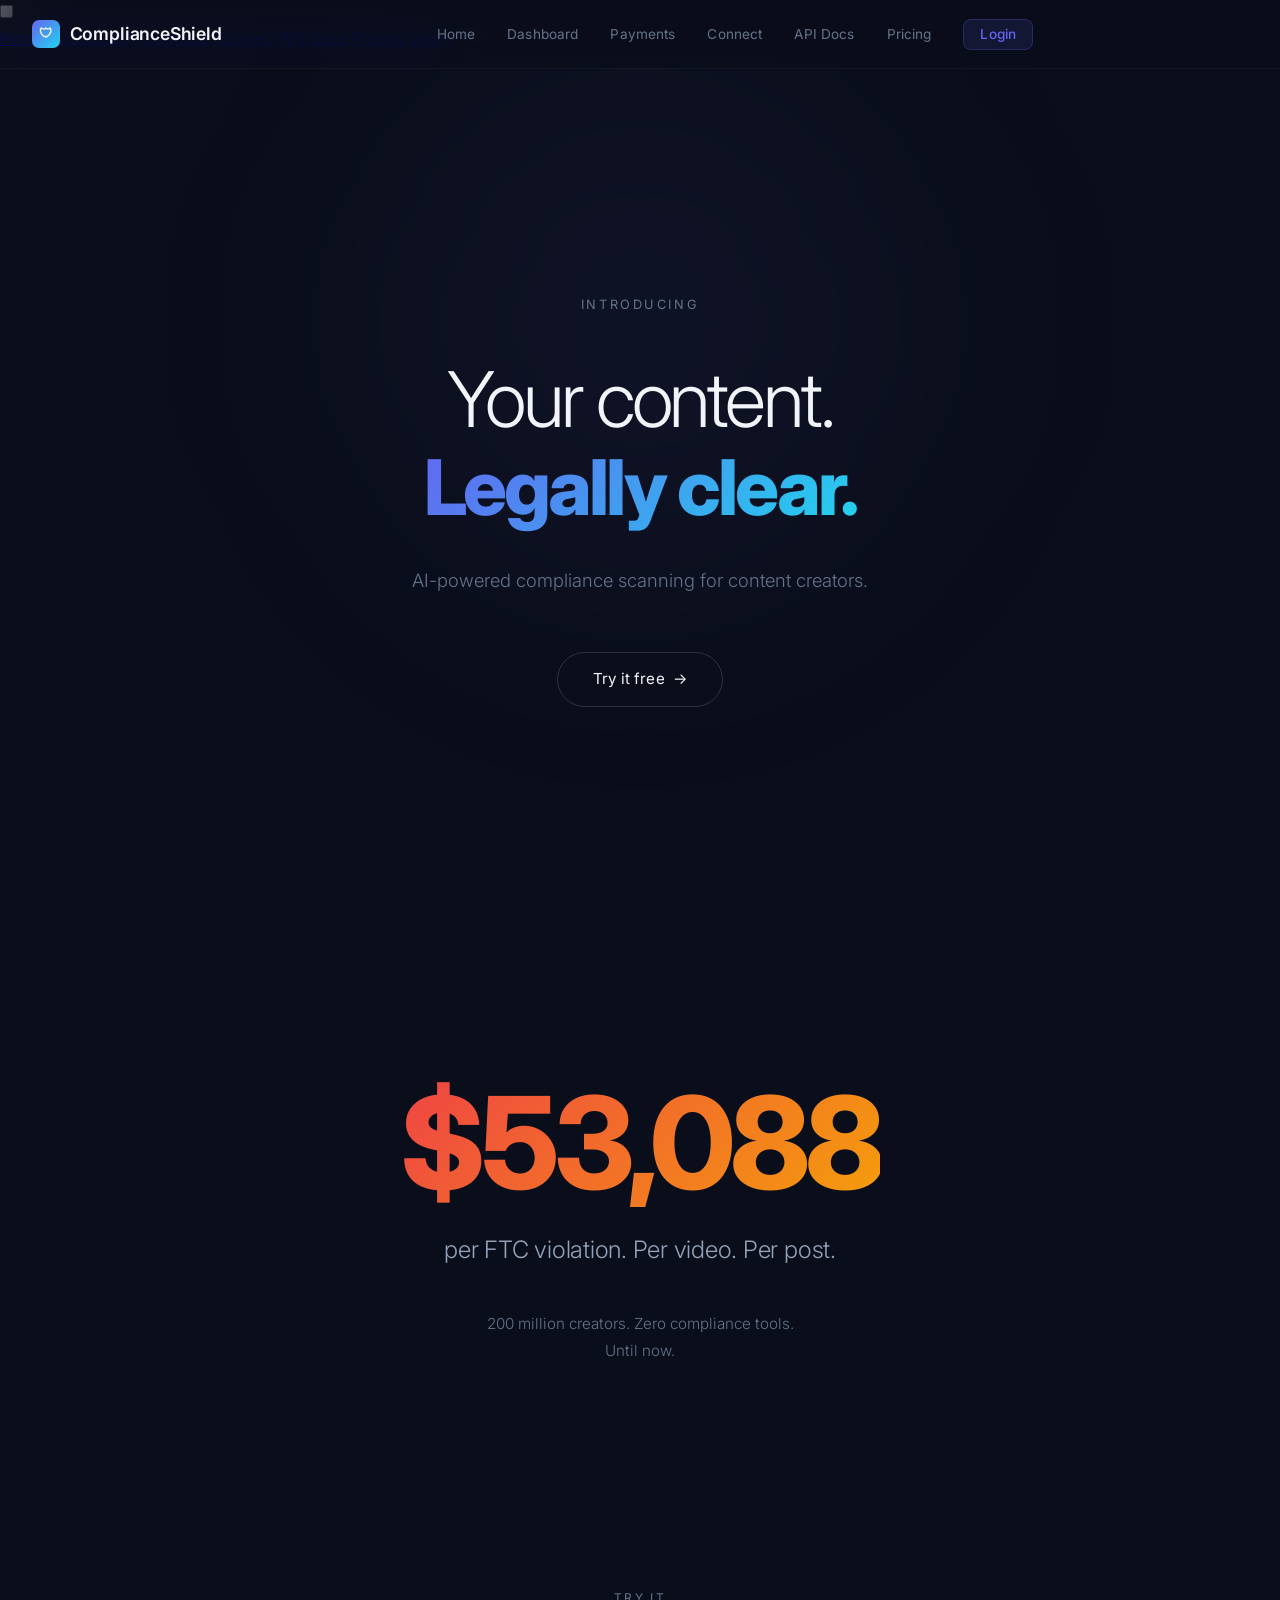
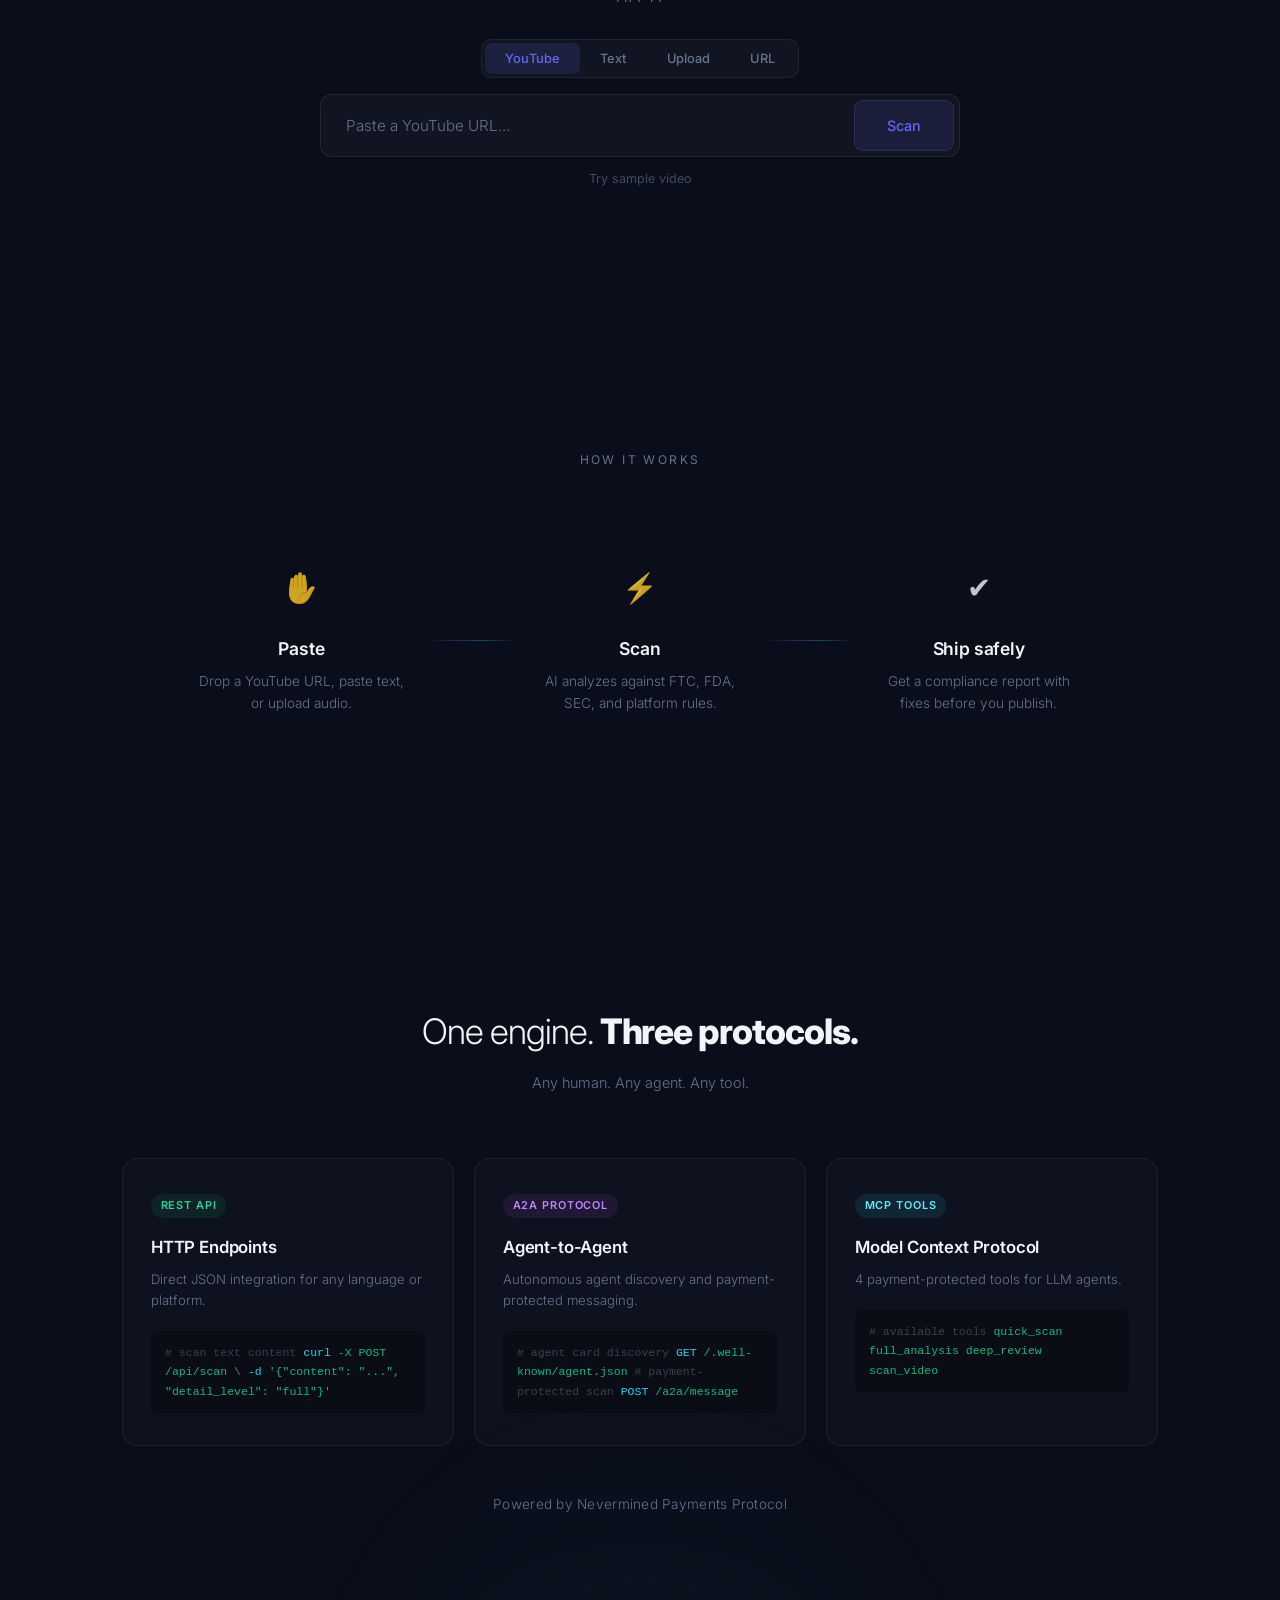
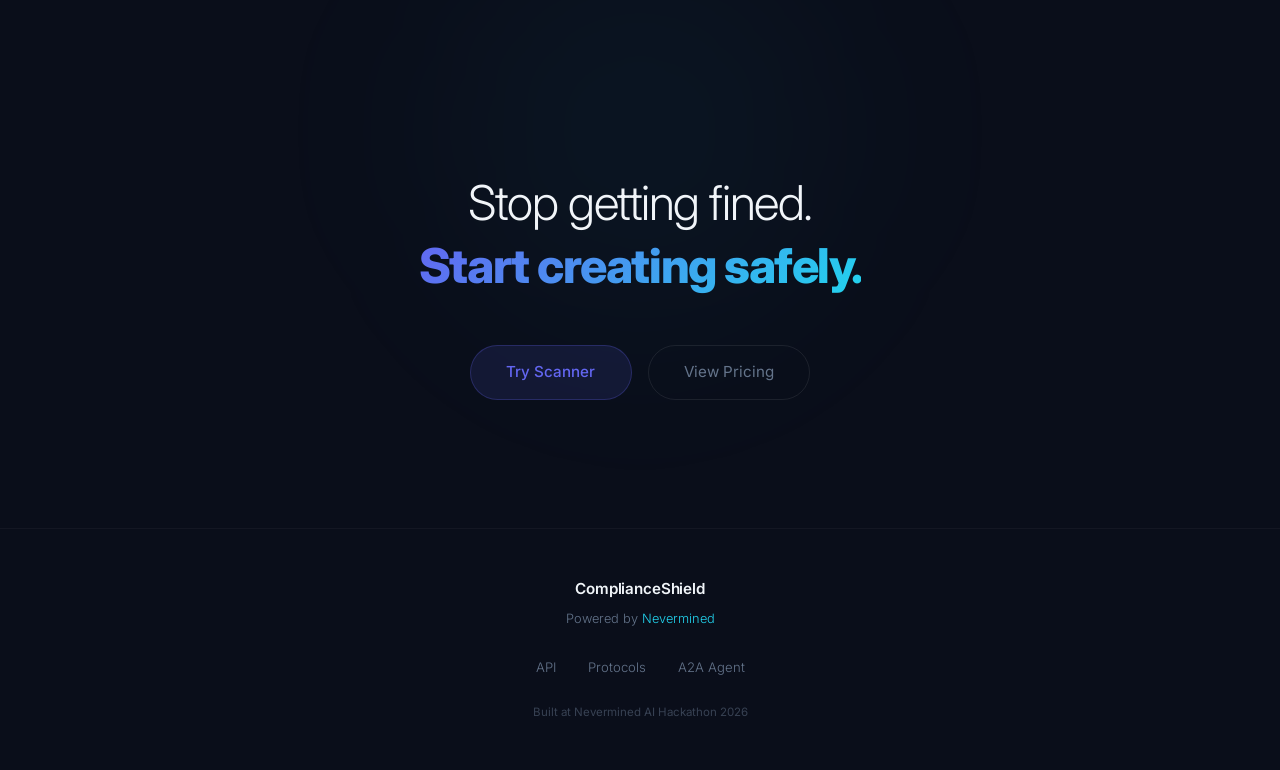
==== commit 3bfeb301: "polish: demo day prep — README, validation, demo endpoint, backlog - Rewrote seller README for judge" ====
--- a/agents/seller-simple-agent/landing/index.html
+++ b/agents/seller-simple-agent/landing/index.html
@@ -548,6 +548,106 @@
       font-weight: 300;
     }
 
+    .scan-error-box {
+      display: none;
+      margin-top: 1rem;
+      padding: 14px 18px;
+      background: rgba(239, 68, 68, 0.08);
+      border: 1px solid rgba(239, 68, 68, 0.25);
+      border-radius: var(--radius-sm);
+      color: #f87171;
+      font-size: 0.88rem;
+      font-weight: 400;
+      line-height: 1.6;
+      animation: fadeInSoft 0.3s var(--ease-out-expo);
+    }
+
+    .scan-error-box.visible {
+      display: block;
+    }
+
+    .char-counter {
+      text-align: right;
+      font-size: 0.75rem;
+      color: var(--text-muted);
+      margin-top: 4px;
+      font-weight: 300;
+      font-variant-numeric: tabular-nums;
+    }
+
+    .char-counter.near-limit {
+      color: var(--accent-amber);
+    }
+
+    .char-counter.at-limit {
+      color: var(--accent-red);
+    }
+
+    .validation-msg {
+      display: none;
+      font-size: 0.8rem;
+      color: var(--accent-amber);
+      margin-top: 6px;
+      font-weight: 400;
+      animation: fadeInSoft 0.2s var(--ease-out-expo);
+    }
+
+    .validation-msg.visible {
+      display: block;
+    }
+
+    .example-buttons {
+      display: flex;
+      gap: 8px;
+      flex-wrap: wrap;
+      margin-top: 8px;
+      justify-content: center;
+    }
+
+    .example-btn {
+      background: rgba(99, 102, 241, 0.08);
+      border: 1px solid rgba(99, 102, 241, 0.15);
+      color: var(--text-secondary);
+      font-family: var(--font-stack);
+      font-size: 0.75rem;
+      font-weight: 400;
+      padding: 5px 12px;
+      border-radius: 100px;
+      cursor: pointer;
+      transition: all 0.3s var(--ease-out-expo);
+    }
+
+    .example-btn:hover {
+      background: rgba(99, 102, 241, 0.15);
+      border-color: rgba(99, 102, 241, 0.3);
+      color: var(--accent-blue);
+    }
+
+    .scan-again-btn {
+      display: none;
+      margin: 20px auto 0;
+      padding: 10px 24px;
+      background: rgba(99, 102, 241, 0.12);
+      color: var(--accent-blue);
+      border: 1px solid rgba(99, 102, 241, 0.25);
+      border-radius: 100px;
+      font-family: var(--font-stack);
+      font-size: 0.9rem;
+      font-weight: 500;
+      cursor: pointer;
+      transition: all 0.3s var(--ease-out-expo);
+    }
+
+    .scan-again-btn:hover {
+      background: rgba(99, 102, 241, 0.2);
+      border-color: rgba(99, 102, 241, 0.4);
+      box-shadow: 0 0 30px rgba(99, 102, 241, 0.1);
+    }
+
+    .scan-again-btn.visible {
+      display: block;
+    }
+
     /* ---- Results Area ---- */
     #results-area {
       margin-top: 3rem;
@@ -1249,8 +1349,12 @@
       .hero h1 { font-size: 2rem; }
     }
   </style>
+  <link rel="stylesheet" href="/mobile.css">
 </head>
 <body>
+
+  <!-- Mobile Nav Toggle (CSS-only) -->
+  <input type="checkbox" id="mobile-nav-toggle" aria-hidden="true">
 
   <!-- Navigation -->
   <nav>
@@ -1267,7 +1371,23 @@
       <li><a href="/pricing.html">Pricing</a></li>
       <li><a href="/login.html" class="nav-cta">Login</a></li>
     </ul>
+    <label for="mobile-nav-toggle" class="hamburger-label" aria-label="Toggle navigation">
+      <span></span>
+      <span></span>
+      <span></span>
+    </label>
   </nav>
+
+  <!-- Mobile Nav Overlay -->
+  <div class="mobile-nav-overlay">
+    <a href="/">Home</a>
+    <a href="/dashboard.html">Dashboard</a>
+    <a href="/payments.html">Payments</a>
+    <a href="/connect.html">Connect</a>
+    <a href="/api-docs.html">API Docs</a>
+    <a href="/pricing.html">Pricing</a>
+    <a href="/login.html" class="mobile-nav-cta">Login</a>
+  </div>
 
   <!-- Section 1: The Reveal -->
   <section class="hero">
@@ -1320,19 +1440,25 @@
           <span class="spinner"></span>
         </button>
       </div>
+      <div class="validation-msg" id="video-validation">Please enter a valid YouTube URL</div>
       <div id="sample-video" style="text-align: center; margin-top: 6px;">
         <button class="try-sample-btn" onclick="fillSampleVideo()">Try sample video</button>
       </div>
 
       <!-- Text input -->
       <div id="input-text" style="display: none;">
-        <textarea id="text-content" class="scan-textarea" placeholder="Paste your script, transcript, or post..."></textarea>
+        <textarea id="text-content" class="scan-textarea" placeholder="Paste your script, transcript, or post..." maxlength="50000"></textarea>
+        <div class="char-counter" id="char-counter">0 / 50,000 characters</div>
+        <div class="validation-msg" id="text-validation">Please enter content to scan</div>
         <button class="scan-btn" id="scan-btn-text" onclick="handleTextScan()" style="margin-top: 8px; width: 100%;">
           <span class="btn-text">Scan Text</span>
           <span class="spinner"></span>
         </button>
-        <div style="text-align: center; margin-top: 6px;">
-          <button class="try-sample-btn" onclick="fillSampleText()">Try sample text</button>
+        <div class="example-buttons">
+          <button class="try-sample-btn" onclick="fillSampleText()" style="margin: 0;">Try sample text</button>
+          <button class="example-btn" onclick="fillExample('health')">Health Claims</button>
+          <button class="example-btn" onclick="fillExample('finance')">Financial</button>
+          <button class="example-btn" onclick="fillExample('privacy')">Privacy</button>
         </div>
       </div>
 
@@ -1369,6 +1495,7 @@
             <span class="spinner"></span>
           </button>
         </div>
+        <div class="validation-msg" id="url-validation">Please enter a valid URL (e.g., https://example.com)</div>
       </div>
 
       <!-- Scanning progress -->
@@ -1378,11 +1505,13 @@
       </div>
 
       <div class="scan-error" id="scan-error"></div>
+      <div class="scan-error-box" id="scan-error-box"></div>
     </div>
 
     <!-- Results area -->
     <div style="width: 100%; max-width: 800px;">
       <div id="results-area"></div>
+      <button class="scan-again-btn" id="scan-again-btn" onclick="scanAgain()">Scan Again</button>
     </div>
   </section>
 
@@ -1506,6 +1635,32 @@
 
     document.querySelectorAll('.reveal').forEach((el) => observer.observe(el));
 
+    // ---- Helpers: clear errors & show error box ----
+    function clearAllErrors() {
+      document.getElementById('scan-error').style.display = 'none';
+      document.getElementById('scan-error').textContent = '';
+      const errorBox = document.getElementById('scan-error-box');
+      errorBox.classList.remove('visible');
+      errorBox.textContent = '';
+      document.querySelectorAll('.validation-msg').forEach(el => el.classList.remove('visible'));
+    }
+
+    function showErrorBox(message) {
+      const errorBox = document.getElementById('scan-error-box');
+      errorBox.textContent = message;
+      errorBox.classList.add('visible');
+    }
+
+    function showValidation(id, message) {
+      const el = document.getElementById(id);
+      if (message) el.textContent = message;
+      el.classList.add('visible');
+    }
+
+    function isNetworkError(err) {
+      return err instanceof TypeError && err.message.toLowerCase().includes('fetch');
+    }
+
     // ---- YouTube URL Validation ----
     function isValidYouTubeUrl(url) {
       const patterns = [
@@ -1516,6 +1671,15 @@
       return patterns.some((p) => p.test(url));
     }
 
+    function isValidUrl(url) {
+      try {
+        const parsed = new URL(url);
+        return parsed.protocol === 'http:' || parsed.protocol === 'https:';
+      } catch {
+        return false;
+      }
+    }
+
     // ---- Scanning Indicator Helpers ----
     function showScanningIndicator() {
       document.getElementById('scanning-indicator').classList.add('active');
@@ -1523,35 +1687,89 @@
 
     function hideScanningIndicator() {
       document.getElementById('scanning-indicator').classList.remove('active');
+    }
+
+    // ---- Character Counter ----
+    const textContentEl = document.getElementById('text-content');
+    const charCounter = document.getElementById('char-counter');
+    const MAX_CHARS = 50000;
+
+    function updateCharCounter() {
+      const len = textContentEl.value.length;
+      charCounter.textContent = `${len.toLocaleString()} / 50,000 characters`;
+      charCounter.classList.remove('near-limit', 'at-limit');
+      if (len >= MAX_CHARS) {
+        charCounter.classList.add('at-limit');
+      } else if (len >= MAX_CHARS * 0.9) {
+        charCounter.classList.add('near-limit');
+      }
+    }
+
+    textContentEl.addEventListener('input', updateCharCounter);
+
+    // ---- Example Content Fillers ----
+    const EXAMPLES = {
+      health: "This supplement cures diabetes and guarantees weight loss in 7 days. Clinical trials prove it eliminates cancer cells. FDA approved for all conditions. Buy now before it's banned!",
+      finance: "Buy this crypto token now for guaranteed 10x returns, endorsed by celebrities. Our AI trading bot has never lost money. Invest your retirement savings today for risk-free passive income!",
+      privacy: "We collect and sell all user data including children's browsing history. Our app tracks your location 24/7 and shares it with advertisers. No opt-out available. Data retained forever.",
+    };
+
+    function fillExample(type) {
+      const example = EXAMPLES[type];
+      if (!example) return;
+      textContentEl.value = example;
+      updateCharCounter();
+      textContentEl.focus();
+      document.getElementById('text-validation').classList.remove('visible');
+    }
+
+    // ---- Scan Again ----
+    function scanAgain() {
+      const resultsArea = document.getElementById('results-area');
+      resultsArea.classList.remove('visible');
+      resultsArea.innerHTML = '';
+      document.getElementById('scan-again-btn').classList.remove('visible');
+      clearAllErrors();
+
+      document.querySelector('.scan-container').scrollIntoView({ behavior: 'smooth', block: 'center' });
+      setTimeout(() => {
+        if (activeTab === 'video') {
+          document.getElementById('youtube-url').value = '';
+          document.getElementById('youtube-url').focus();
+        } else if (activeTab === 'text') {
+          textContentEl.value = '';
+          updateCharCounter();
+          textContentEl.focus();
+        } else if (activeTab === 'url') {
+          document.getElementById('webpage-url').value = '';
+          document.getElementById('webpage-url').focus();
+        }
+      }, 500);
     }
 
     // ---- Scan Handler (YouTube Video) ----
     async function handleScan() {
       const input = document.getElementById('youtube-url');
       const btn = document.getElementById('scan-btn');
-      const errorEl = document.getElementById('scan-error');
       const resultsArea = document.getElementById('results-area');
       const url = input.value.trim();
 
-      // Reset
-      errorEl.style.display = 'none';
-      errorEl.textContent = '';
+      clearAllErrors();
       resultsArea.classList.remove('visible');
-
-      // Validate
+      document.getElementById('scan-again-btn').classList.remove('visible');
+
       if (!url) {
-        errorEl.textContent = 'Please enter a YouTube video URL.';
-        errorEl.style.display = 'block';
+        showValidation('video-validation', 'Please enter a YouTube video URL');
+        input.focus();
         return;
       }
 
       if (!isValidYouTubeUrl(url)) {
-        errorEl.textContent = 'Please enter a valid YouTube URL (e.g., https://youtube.com/watch?v=...)';
-        errorEl.style.display = 'block';
+        showValidation('video-validation', 'Please enter a valid YouTube URL (e.g., https://youtube.com/watch?v=...)');
+        input.focus();
         return;
       }
 
-      // Start loading
       btn.classList.add('loading');
       btn.disabled = true;
       showScanningIndicator();
@@ -1563,13 +1781,19 @@
           body: JSON.stringify({ youtube_url: url, detail_level: 'full' }),
         });
 
+        const data = await response.json().catch(() => null);
+
         if (!response.ok) {
-          throw new Error(`Server returned ${response.status}`);
+          showErrorBox((data && data.error) ? data.error : `Server returned ${response.status}`);
+          return;
         }
 
-        const data = await response.json();
-        // Map API response to renderer format
-        const report = data.report || {};
+        if (data && data.status === 'error') {
+          showErrorBox(data.error || 'An unexpected error occurred during scanning.');
+          return;
+        }
+
+        const report = (data && data.report) || {};
         renderResults({
           risk_level: report.overall_risk || 'UNKNOWN',
           score: report.compliance_score ?? (report.overall_risk === 'LOW' ? 85 : report.overall_risk === 'MEDIUM' ? 55 : 25),
@@ -1588,8 +1812,11 @@
           duration: data.duration_seconds,
         });
       } catch (err) {
-        errorEl.textContent = `Scan failed: ${err.message}. Make sure the demo server is running (poetry run web-demo).`;
-        errorEl.style.display = 'block';
+        if (isNetworkError(err)) {
+          showErrorBox('Scanner temporarily unavailable. Try again in a moment.');
+        } else {
+          showErrorBox(`Scan failed: ${err.message}`);
+        }
       } finally {
         btn.classList.remove('loading');
         btn.disabled = false;
@@ -1601,6 +1828,7 @@
     let activeTab = 'video';
     function switchTab(tab) {
       activeTab = tab;
+      clearAllErrors();
       document.getElementById('input-video').style.display = tab === 'video' ? '' : 'none';
       document.getElementById('sample-video').style.display = tab === 'video' ? '' : 'none';
       document.getElementById('input-text').style.display = tab === 'text' ? '' : 'none';
@@ -1628,11 +1856,11 @@
     async function handleUploadScan() {
       if (!uploadedFile) return;
       const btn = document.getElementById('scan-btn-upload');
-      const errorEl = document.getElementById('scan-error');
       const resultsArea = document.getElementById('results-area');
 
-      errorEl.style.display = 'none';
+      clearAllErrors();
       resultsArea.classList.remove('visible');
+      document.getElementById('scan-again-btn').classList.remove('visible');
       btn.classList.add('loading');
       btn.disabled = true;
       showScanningIndicator();
@@ -1646,12 +1874,20 @@
           method: 'POST',
           body: formData,
         });
+
+        const data = await response.json().catch(() => null);
+
         if (!response.ok) {
-          const errData = await response.json().catch(() => ({}));
-          throw new Error(errData.error || `Server returned ${response.status}`);
+          showErrorBox((data && data.error) ? data.error : `Server returned ${response.status}`);
+          return;
         }
-        const data = await response.json();
-        const report = data.report || {};
+
+        if (data && data.status === 'error') {
+          showErrorBox(data.error || 'An unexpected error occurred during scanning.');
+          return;
+        }
+
+        const report = (data && data.report) || {};
         document.getElementById('youtube-url').value = `Uploaded: ${uploadedFile.name}`;
         renderResults({
           risk_level: report.overall_risk || 'UNKNOWN',
@@ -1665,8 +1901,11 @@
           summary: report.summary,
         });
       } catch (err) {
-        errorEl.textContent = `Upload scan failed: ${err.message}`;
-        errorEl.style.display = 'block';
+        if (isNetworkError(err)) {
+          showErrorBox('Scanner temporarily unavailable. Try again in a moment.');
+        } else {
+          showErrorBox(`Upload scan failed: ${err.message}`);
+        }
       } finally {
         btn.classList.remove('loading');
         btn.disabled = false;
@@ -1678,27 +1917,29 @@
     function fillSampleVideo() {
       document.getElementById('youtube-url').value = 'https://www.youtube.com/watch?v=q_Vd7i4ZpgA';
       document.getElementById('youtube-url').focus();
+      document.getElementById('video-validation').classList.remove('visible');
     }
 
     function fillSampleText() {
-      document.getElementById('text-content').value = "Hey guys! I've been using this amazing supplement called KetoBlast Pro and I lost 30 pounds in just 2 weeks! You HAVE to try it - it literally cures inflammation and reverses aging. My doctor was SHOCKED. Use my code HEALTH50 for 50% off at the link in my bio. Also, I've been investing in this new crypto token and it's guaranteed to 10x by next month - not financial advice lol but seriously put your savings in it.";
-      document.getElementById('text-content').focus();
+      textContentEl.value = "Hey guys! I've been using this amazing supplement called KetoBlast Pro and I lost 30 pounds in just 2 weeks! You HAVE to try it - it literally cures inflammation and reverses aging. My doctor was SHOCKED. Use my code HEALTH50 for 50% off at the link in my bio. Also, I've been investing in this new crypto token and it's guaranteed to 10x by next month - not financial advice lol but seriously put your savings in it.";
+      updateCharCounter();
+      textContentEl.focus();
+      document.getElementById('text-validation').classList.remove('visible');
     }
 
     // ---- Text Scan Handler ----
     async function handleTextScan() {
-      const textarea = document.getElementById('text-content');
       const btn = document.getElementById('scan-btn-text');
-      const errorEl = document.getElementById('scan-error');
       const resultsArea = document.getElementById('results-area');
-      const text = textarea.value.trim();
-
-      errorEl.style.display = 'none';
+      const text = textContentEl.value.trim();
+
+      clearAllErrors();
       resultsArea.classList.remove('visible');
+      document.getElementById('scan-again-btn').classList.remove('visible');
 
       if (!text) {
-        errorEl.textContent = 'Please paste some content to scan.';
-        errorEl.style.display = 'block';
+        showValidation('text-validation', 'Please enter content to scan');
+        textContentEl.focus();
         return;
       }
 
@@ -1712,9 +1953,20 @@
           headers: { 'Content-Type': 'application/json' },
           body: JSON.stringify({ content: text, detail_level: 'full' }),
         });
-        if (!response.ok) throw new Error(`Server returned ${response.status}`);
-        const data = await response.json();
-        const report = data.report || {};
+
+        const data = await response.json().catch(() => null);
+
+        if (!response.ok) {
+          showErrorBox((data && data.error) ? data.error : `Server returned ${response.status}`);
+          return;
+        }
+
+        if (data && data.status === 'error') {
+          showErrorBox(data.error || 'An unexpected error occurred during scanning.');
+          return;
+        }
+
+        const report = (data && data.report) || {};
         document.getElementById('youtube-url').value = 'Text content scan';
         renderResults({
           risk_level: report.overall_risk || 'UNKNOWN',
@@ -1728,8 +1980,11 @@
           summary: report.summary,
         });
       } catch (err) {
-        errorEl.textContent = `Scan failed: ${err.message}`;
-        errorEl.style.display = 'block';
+        if (isNetworkError(err)) {
+          showErrorBox('Scanner temporarily unavailable. Try again in a moment.');
+        } else {
+          showErrorBox(`Scan failed: ${err.message}`);
+        }
       } finally {
         btn.classList.remove('loading');
         btn.disabled = false;
@@ -1741,16 +1996,22 @@
     async function handleUrlScan() {
       const urlInput = document.getElementById('webpage-url');
       const btn = document.getElementById('scan-btn-url');
-      const errorEl = document.getElementById('scan-error');
       const resultsArea = document.getElementById('results-area');
       const url = urlInput.value.trim();
 
-      errorEl.style.display = 'none';
+      clearAllErrors();
       resultsArea.classList.remove('visible');
+      document.getElementById('scan-again-btn').classList.remove('visible');
 
       if (!url) {
-        errorEl.textContent = 'Please enter a webpage URL to scan.';
-        errorEl.style.display = 'block';
+        showValidation('url-validation', 'Please enter a webpage URL to scan');
+        urlInput.focus();
+        return;
+      }
+
+      if (!isValidUrl(url)) {
+        showValidation('url-validation', 'Please enter a valid URL (e.g., https://example.com)');
+        urlInput.focus();
         return;
       }
 
@@ -1764,12 +2025,20 @@
           headers: { 'Content-Type': 'application/json' },
           body: JSON.stringify({ url: url, detail_level: 'full' }),
         });
+
+        const data = await response.json().catch(() => null);
+
         if (!response.ok) {
-          const errData = await response.json().catch(() => ({}));
-          throw new Error(errData.error || `Server returned ${response.status}`);
+          showErrorBox((data && data.error) ? data.error : `Server returned ${response.status}`);
+          return;
         }
-        const data = await response.json();
-        const report = data.report || {};
+
+        if (data && data.status === 'error') {
+          showErrorBox(data.error || 'An unexpected error occurred during scanning.');
+          return;
+        }
+
+        const report = (data && data.report) || {};
         document.getElementById('youtube-url').value = url;
         renderResults({
           risk_level: report.overall_risk || 'UNKNOWN',
@@ -1783,8 +2052,11 @@
           summary: report.summary,
         });
       } catch (err) {
-        errorEl.textContent = `URL scan failed: ${err.message}`;
-        errorEl.style.display = 'block';
+        if (isNetworkError(err)) {
+          showErrorBox('Scanner temporarily unavailable. Try again in a moment.');
+        } else {
+          showErrorBox(`URL scan failed: ${err.message}`);
+        }
       } finally {
         btn.classList.remove('loading');
         btn.disabled = false;
@@ -1796,12 +2068,11 @@
     function scrollToScanner(tab) {
       switchTab(tab);
       document.querySelector('.scan-container').scrollIntoView({ behavior: 'smooth', block: 'center' });
-      // Focus the appropriate input after scroll
       setTimeout(() => {
         if (tab === 'video') {
           document.getElementById('youtube-url').focus();
         } else if (tab === 'text') {
-          document.getElementById('text-content').focus();
+          textContentEl.focus();
         } else if (tab === 'url') {
           document.getElementById('webpage-url').focus();
         }
@@ -1812,11 +2083,22 @@
     document.getElementById('youtube-url').addEventListener('keydown', (e) => {
       if (e.key === 'Enter') handleScan();
     });
-    document.getElementById('text-content').addEventListener('keydown', (e) => {
+    textContentEl.addEventListener('keydown', (e) => {
       if (e.key === 'Enter' && e.ctrlKey) handleTextScan();
     });
     document.getElementById('webpage-url').addEventListener('keydown', (e) => {
       if (e.key === 'Enter') handleUrlScan();
+    });
+
+    // ---- Clear validation on input ----
+    document.getElementById('youtube-url').addEventListener('input', () => {
+      document.getElementById('video-validation').classList.remove('visible');
+    });
+    textContentEl.addEventListener('input', () => {
+      document.getElementById('text-validation').classList.remove('visible');
+    });
+    document.getElementById('webpage-url').addEventListener('input', () => {
+      document.getElementById('url-validation').classList.remove('visible');
     });
 
     // ---- Render Scan Results ----
@@ -1932,6 +2214,7 @@
       `;
 
       resultsArea.classList.add('visible');
+      document.getElementById('scan-again-btn').classList.add('visible');
       resultsArea.scrollIntoView({ behavior: 'smooth', block: 'start' });
     }
   </script>
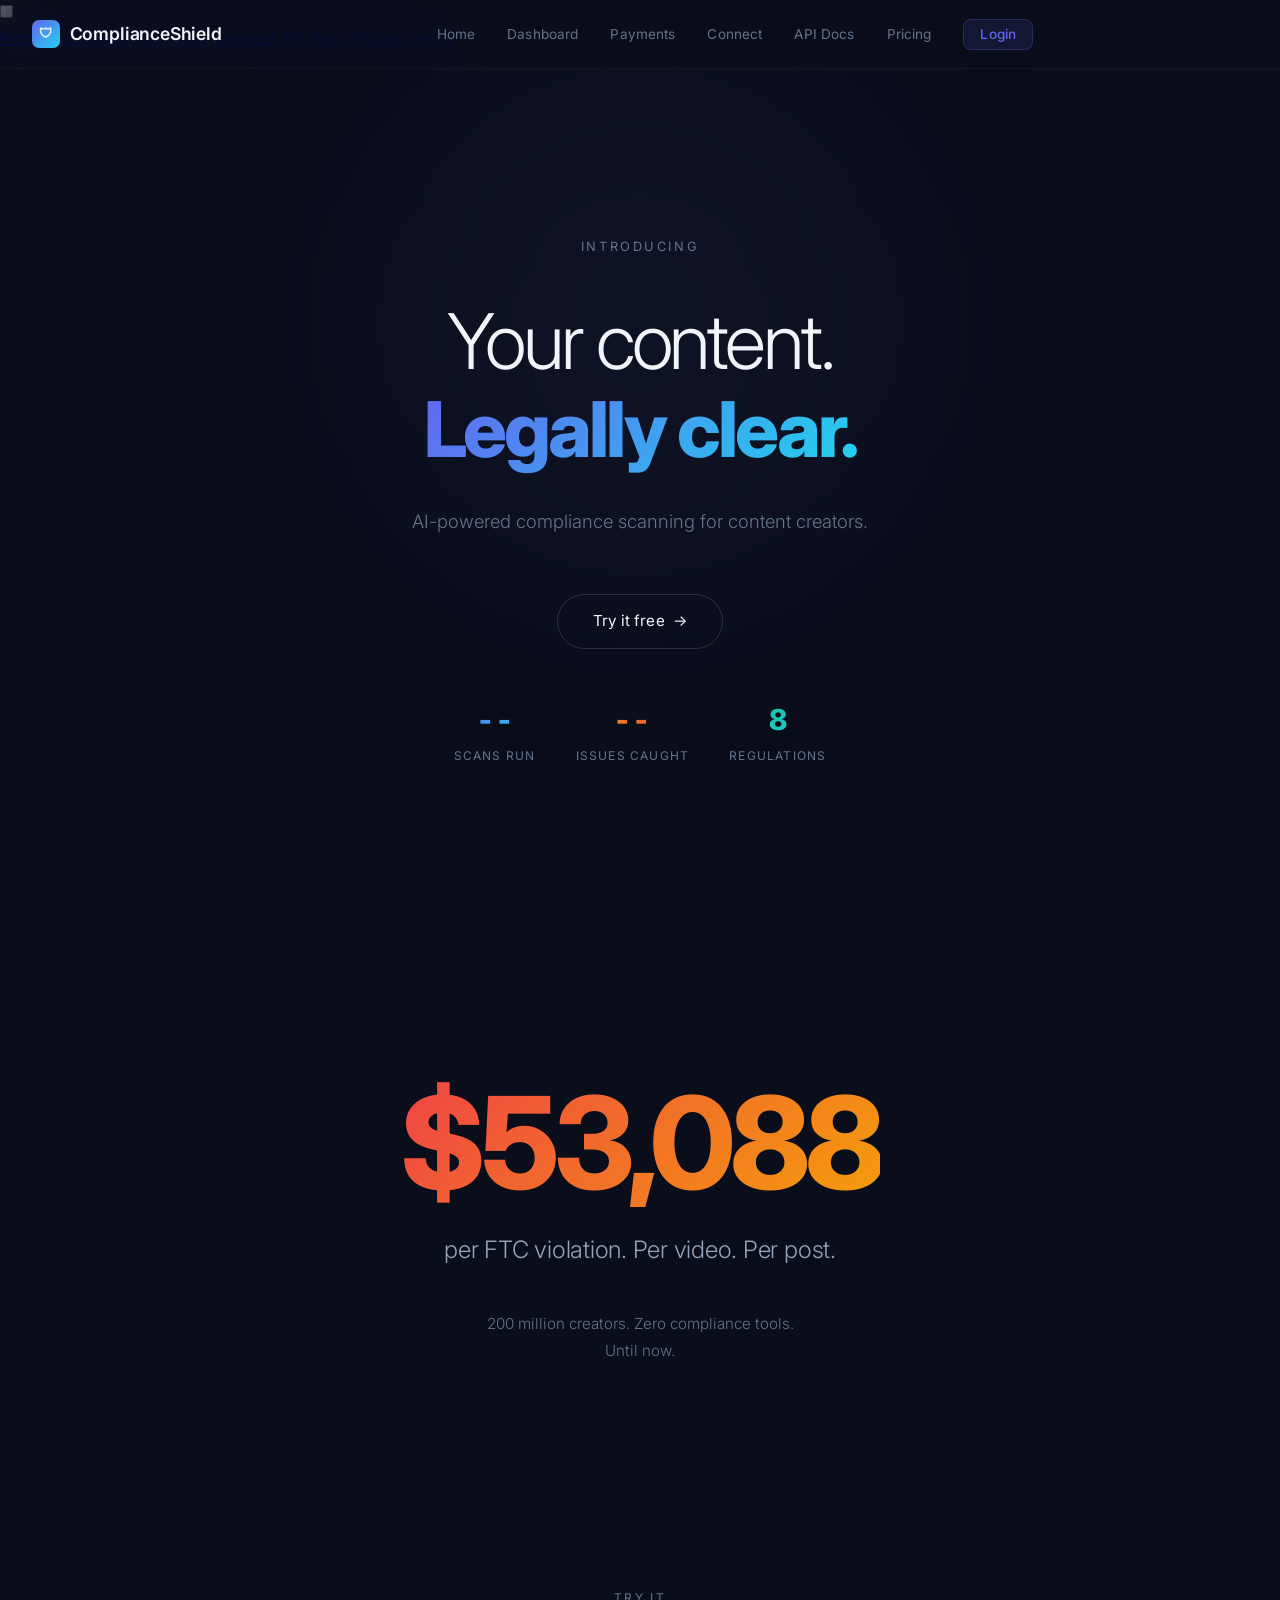
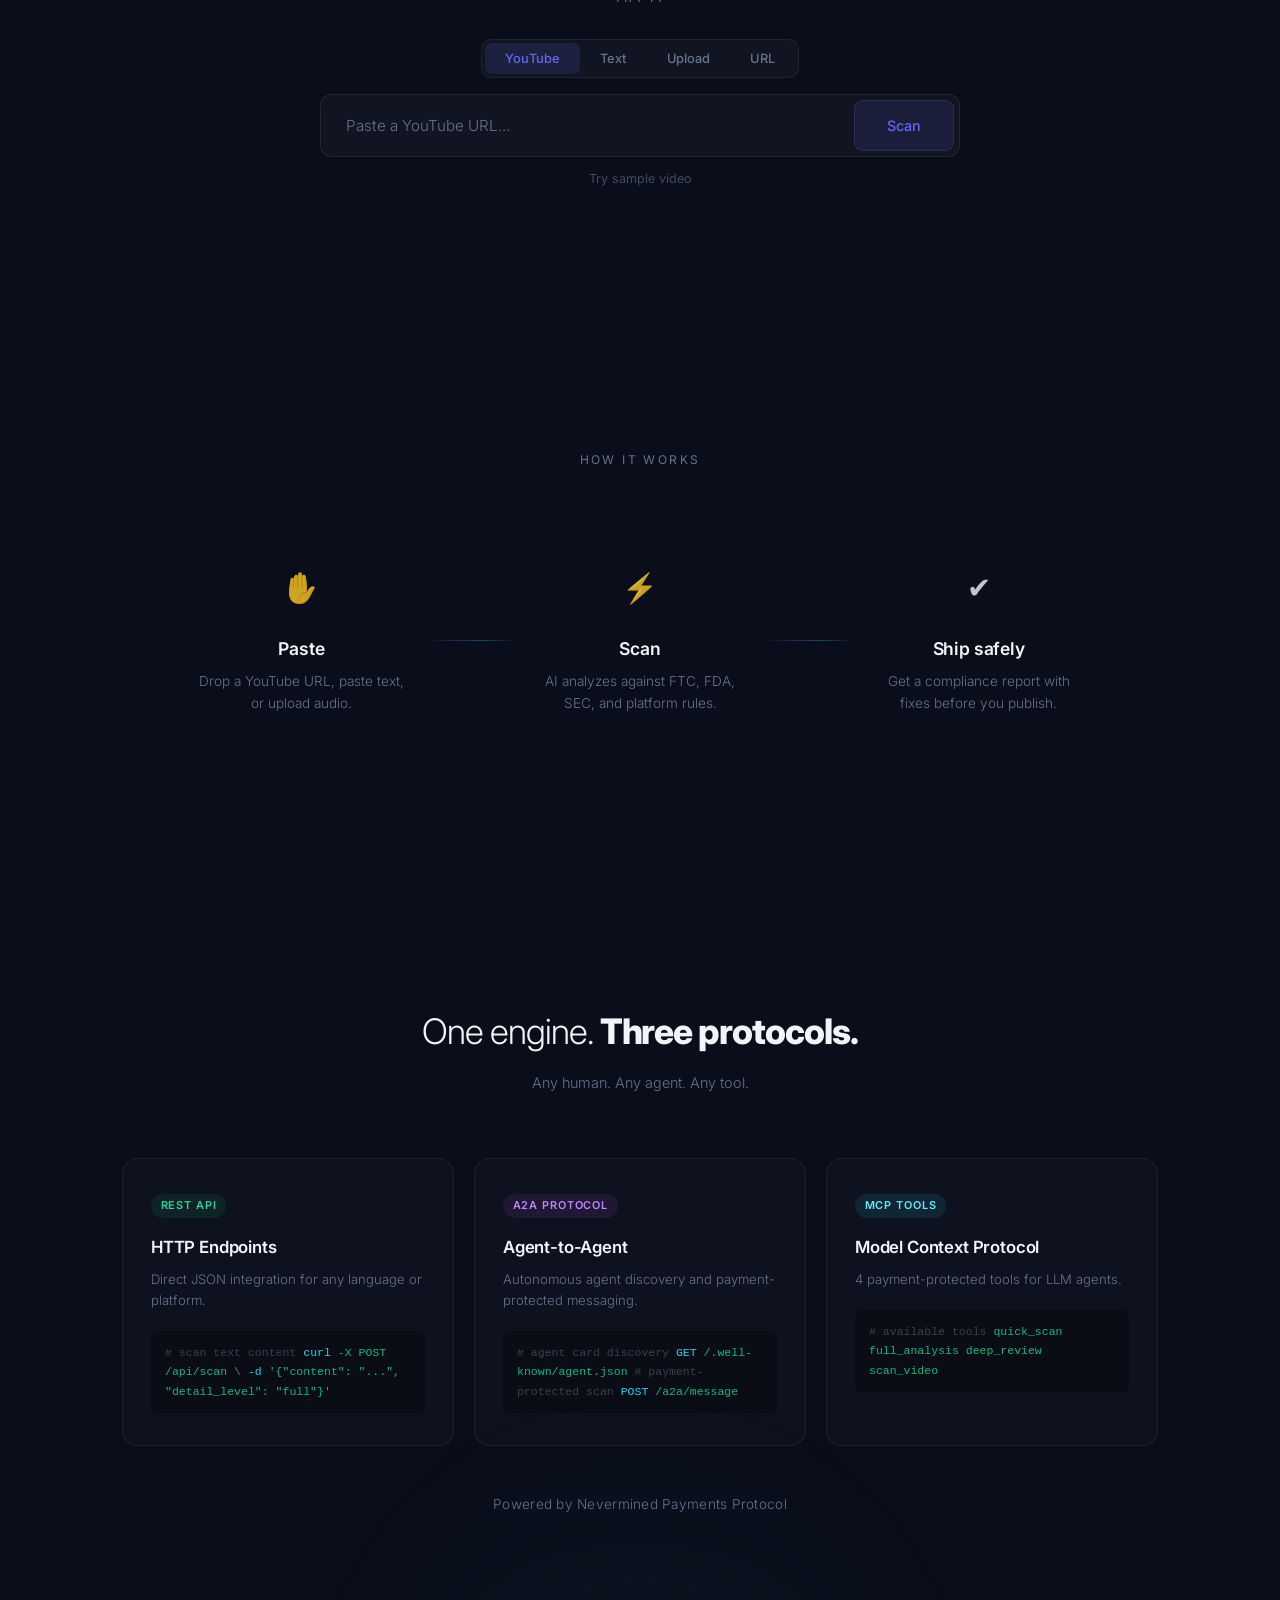
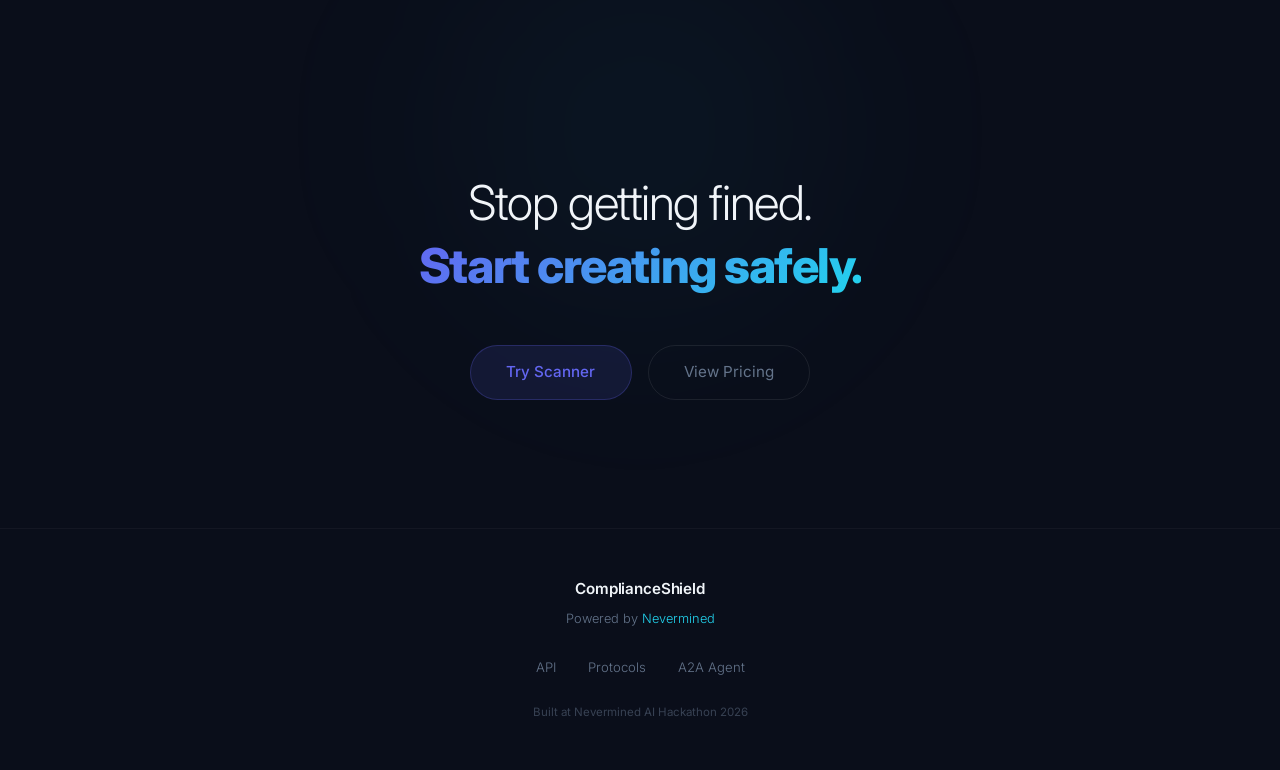
==== commit 72422391: "polish: live hero stats, changelog v1.4.0, print styles, backlog update - Added live stats counter i" ====
--- a/agents/seller-simple-agent/landing/index.html
+++ b/agents/seller-simple-agent/landing/index.html
@@ -1348,6 +1348,226 @@
     @media (max-width: 480px) {
       .hero h1 { font-size: 2rem; }
     }
+
+    /* ---- Keyboard Focus Styles ---- */
+    :focus-visible {
+      outline: 2px solid #a855f7;
+      outline-offset: 2px;
+    }
+
+    .scan-textarea:focus-visible {
+      outline: 2px solid #a855f7;
+      outline-offset: 2px;
+      border-color: rgba(168, 85, 247, 0.3);
+      box-shadow: 0 0 0 4px rgba(168, 85, 247, 0.06);
+    }
+
+    .kbd-hint {
+      font-size: 0.72rem;
+      color: var(--text-muted);
+      opacity: 0.5;
+      margin-top: 4px;
+      text-align: right;
+    }
+
+    /* ========== Print Styles ========== */
+    @media print {
+      /* Hide non-report UI */
+      nav,
+      footer,
+      .mobile-nav-overlay,
+      #mobile-nav-toggle,
+      .hero,
+      .problem,
+      .how-section,
+      .protocols-section,
+      .final-cta,
+      .scanner-label,
+      .scan-container,
+      .tab-bar,
+      .scan-btn,
+      .scan-input-wrapper,
+      .try-sample-btn,
+      .example-buttons,
+      .example-btn,
+      .scan-again-btn,
+      .scanning-indicator,
+      .scan-error,
+      .scan-error-box,
+      .validation-msg,
+      .char-counter,
+      #input-video,
+      #input-text,
+      #input-upload,
+      #input-url,
+      #sample-video,
+      #scanner-container,
+      .hamburger-label,
+      .hero-cta,
+      .report-actions-row,
+      .report-action-btn {
+        display: none !important;
+      }
+
+      /* Reset page layout for print */
+      * {
+        color-adjust: exact;
+        -webkit-print-color-adjust: exact;
+        print-color-adjust: exact;
+      }
+
+      body {
+        background: white !important;
+        color: #111 !important;
+        font-size: 11pt;
+        line-height: 1.5;
+        margin: 0;
+        padding: 0;
+      }
+
+      .scanner-section {
+        padding: 0 !important;
+        min-height: auto !important;
+        background: none !important;
+      }
+
+      #results-area {
+        max-width: 100% !important;
+        width: 100% !important;
+      }
+
+      /* Print header - generated via CSS */
+      #results-area::before {
+        content: "ComplianceShield Compliance Report";
+        display: block;
+        font-size: 18pt;
+        font-weight: 700;
+        color: #111;
+        border-bottom: 2px solid #333;
+        padding-bottom: 8pt;
+        margin-bottom: 16pt;
+      }
+
+      #results-area::after {
+        content: "Printed: " attr(data-print-date);
+        display: block;
+        font-size: 8pt;
+        color: #666;
+        margin-top: 16pt;
+        padding-top: 8pt;
+        border-top: 1px solid #ccc;
+      }
+
+      /* Report card print styling */
+      .report-card {
+        background: white !important;
+        border: 1px solid #ccc !important;
+        box-shadow: none !important;
+        border-radius: 0 !important;
+        margin-bottom: 12pt !important;
+        page-break-inside: avoid;
+        break-inside: avoid;
+      }
+
+      .report-header,
+      .report-header-left,
+      .report-header-right {
+        background: none !important;
+        color: #111 !important;
+      }
+
+      .report-header h3,
+      .report-card h3,
+      .report-card h4 {
+        color: #111 !important;
+      }
+
+      .report-score-bar {
+        border: 1px solid #ccc !important;
+        background: #f5f5f5 !important;
+      }
+
+      .report-issues,
+      .report-card p,
+      .report-card li,
+      .report-card td,
+      .report-card th {
+        color: #333 !important;
+      }
+
+      /* Severity badges print-friendly */
+      .severity-badge.high,
+      .risk-high {
+        background: #fecaca !important;
+        color: #991b1b !important;
+        border: 1px solid #991b1b !important;
+      }
+
+      .severity-badge.medium,
+      .risk-medium {
+        background: #fef3c7 !important;
+        color: #92400e !important;
+        border: 1px solid #92400e !important;
+      }
+
+      .severity-badge.low,
+      .risk-low {
+        background: #d1fae5 !important;
+        color: #065f46 !important;
+        border: 1px solid #065f46 !important;
+      }
+
+      /* Show link URLs as text */
+      a[href]::after {
+        content: " (" attr(href) ")";
+        font-size: 8pt;
+        color: #666;
+        word-break: break-all;
+      }
+
+      a.nav-logo::after,
+      a.nav-btn::after {
+        content: none;
+      }
+
+      /* Page margins */
+      @page {
+        margin: 2cm;
+        size: A4;
+      }
+
+      /* Page breaks between major sections */
+      .section-card,
+      .category-grid {
+        page-break-inside: avoid;
+        break-inside: avoid;
+      }
+
+      .category-card {
+        page-break-inside: avoid;
+        break-inside: avoid;
+      }
+
+      /* Fix item before/after blocks */
+      .fix-item {
+        page-break-inside: avoid;
+        break-inside: avoid;
+        border: 1px solid #ccc !important;
+        background: white !important;
+      }
+
+      .fix-text {
+        color: #333 !important;
+        background: #f9f9f9 !important;
+        border: 1px solid #ddd !important;
+        text-decoration: none !important;
+      }
+
+      .fix-text.before-text {
+        text-decoration: line-through !important;
+        text-decoration-color: #991b1b !important;
+      }
+    }
   </style>
   <link rel="stylesheet" href="/mobile.css">
 </head>
@@ -1405,6 +1625,21 @@
     <div class="hero-cta">
       <a href="#scanner">Try it free <span class="arrow">&rarr;</span></a>
     </div>
+
+    <div style="display:flex;gap:2.5rem;margin-top:3rem;opacity:0;animation:fadeInSoft 1.2s var(--ease-out-expo) 1s forwards;">
+      <div style="text-align:center;">
+        <div id="hero-scans" style="font-size:1.8rem;font-weight:800;background:linear-gradient(135deg,var(--accent-blue),var(--accent-cyan));-webkit-background-clip:text;-webkit-text-fill-color:transparent;background-clip:text;font-variant-numeric:tabular-nums;">--</div>
+        <div style="font-size:0.75rem;color:var(--text-muted);text-transform:uppercase;letter-spacing:0.1em;margin-top:0.2rem;">Scans Run</div>
+      </div>
+      <div style="text-align:center;">
+        <div id="hero-issues" style="font-size:1.8rem;font-weight:800;background:linear-gradient(135deg,var(--accent-amber),var(--accent-red));-webkit-background-clip:text;-webkit-text-fill-color:transparent;background-clip:text;font-variant-numeric:tabular-nums;">--</div>
+        <div style="font-size:0.75rem;color:var(--text-muted);text-transform:uppercase;letter-spacing:0.1em;margin-top:0.2rem;">Issues Caught</div>
+      </div>
+      <div style="text-align:center;">
+        <div style="font-size:1.8rem;font-weight:800;background:linear-gradient(135deg,var(--accent-green),var(--accent-cyan));-webkit-background-clip:text;-webkit-text-fill-color:transparent;background-clip:text;">8</div>
+        <div style="font-size:0.75rem;color:var(--text-muted);text-transform:uppercase;letter-spacing:0.1em;margin-top:0.2rem;">Regulations</div>
+      </div>
+    </div>
   </section>
 
   <!-- Section 2: The Problem -->
@@ -1415,16 +1650,16 @@
   </section>
 
   <!-- Section 3: The Scanner -->
-  <section class="scanner-section" id="scanner">
+  <section class="scanner-section" id="scanner" aria-label="Compliance scanner">
     <span class="scanner-label reveal">Try it</span>
 
     <div class="scan-container reveal reveal-delay-1" id="scanner-container">
       <!-- Tab toggle -->
-      <div class="tab-bar">
-        <button id="tab-video" onclick="switchTab('video')" class="active">YouTube</button>
-        <button id="tab-text" onclick="switchTab('text')">Text</button>
-        <button id="tab-upload" onclick="switchTab('upload')">Upload</button>
-        <button id="tab-url" onclick="switchTab('url')">URL</button>
+      <div class="tab-bar" role="tablist" aria-label="Scanner input type">
+        <button id="tab-video" onclick="switchTab('video')" class="active" role="tab" aria-selected="true" aria-label="YouTube scanner">YouTube</button>
+        <button id="tab-text" onclick="switchTab('text')" role="tab" aria-selected="false" aria-label="Text scanner">Text</button>
+        <button id="tab-upload" onclick="switchTab('upload')" role="tab" aria-selected="false" aria-label="Upload scanner">Upload</button>
+        <button id="tab-url" onclick="switchTab('url')" role="tab" aria-selected="false" aria-label="URL scanner">URL</button>
       </div>
 
       <!-- Video input -->
@@ -1435,7 +1670,7 @@
           placeholder="Paste a YouTube URL..."
           aria-label="YouTube video URL"
         >
-        <button class="scan-btn" id="scan-btn" onclick="handleScan()">
+        <button class="scan-btn" id="scan-btn" onclick="handleScan()" aria-label="Scan YouTube video for compliance">
           <span class="btn-text">Scan</span>
           <span class="spinner"></span>
         </button>
@@ -1475,7 +1710,7 @@
           <span id="file-name" style="color: var(--accent-cyan); font-size: 0.8rem; display: none;"></span>
         </div>
         <input type="file" id="file-input" accept=".mp3,.mp4,.wav,.webm,.m4a,.ogg,.flac" style="display: none;" onchange="handleFileDrop(this.files[0])">
-        <button class="scan-btn" id="scan-btn-upload" onclick="handleUploadScan()" style="margin-top: 8px; width: 100%;" disabled>
+        <button class="scan-btn" id="scan-btn-upload" onclick="handleUploadScan()" style="margin-top: 8px; width: 100%;" disabled aria-label="Transcribe and scan uploaded file for compliance">
           <span class="btn-text">Transcribe &amp; Scan</span>
           <span class="spinner"></span>
         </button>
@@ -1490,7 +1725,7 @@
             placeholder="Paste any webpage URL..."
             aria-label="Webpage URL"
           >
-          <button class="scan-btn" id="scan-btn-url" onclick="handleUrlScan()">
+          <button class="scan-btn" id="scan-btn-url" onclick="handleUrlScan()" aria-label="Scan URL for compliance">
             <span class="btn-text">Scan URL</span>
             <span class="spinner"></span>
           </button>
@@ -1510,8 +1745,8 @@
 
     <!-- Results area -->
     <div style="width: 100%; max-width: 800px;">
-      <div id="results-area"></div>
-      <button class="scan-again-btn" id="scan-again-btn" onclick="scanAgain()">Scan Again</button>
+      <div id="results-area" aria-label="Compliance scan results" aria-live="polite"></div>
+      <button class="scan-again-btn" id="scan-again-btn" onclick="scanAgain()" aria-label="Start a new compliance scan">Scan Again</button>
     </div>
   </section>
 
@@ -1621,6 +1856,12 @@
   </footer>
 
   <script>
+    // Set print date for @media print timestamp
+    window.addEventListener('beforeprint', function() {
+      var el = document.getElementById('results-area');
+      if (el) el.setAttribute('data-print-date', new Date().toLocaleString());
+    });
+
     // ---- Scroll Reveal (IntersectionObserver) ----
     const observer = new IntersectionObserver(
       (entries) => {
@@ -1706,6 +1947,14 @@
     }
 
     textContentEl.addEventListener('input', updateCharCounter);
+
+    // ---- Keyboard Shortcut: Cmd/Ctrl+Enter to scan ----
+    textContentEl.addEventListener('keydown', function(e) {
+      if ((e.metaKey || e.ctrlKey) && e.key === 'Enter') {
+        e.preventDefault();
+        handleTextScan();
+      }
+    });
 
     // ---- Example Content Fillers ----
     const EXAMPLES = {
@@ -1838,6 +2087,7 @@
         const el = document.getElementById(id);
         const isActive = id === 'tab-' + tab;
         el.classList.toggle('active', isActive);
+        el.setAttribute('aria-selected', isActive ? 'true' : 'false');
       });
     }
 
@@ -2219,5 +2469,22 @@
     }
   </script>
 
+  <script>
+    // Live hero stats from API
+    async function updateHeroStats() {
+      try {
+        const r = await fetch('/api/stats', { signal: AbortSignal.timeout(3000) });
+        if (!r.ok) return;
+        const d = await r.json();
+        const scansEl = document.getElementById('hero-scans');
+        const issuesEl = document.getElementById('hero-issues');
+        if (scansEl) scansEl.textContent = (d.total_scans ?? 0).toLocaleString();
+        if (issuesEl) issuesEl.textContent = (d.issues_found ?? 0).toLocaleString();
+      } catch {}
+    }
+    updateHeroStats();
+    setInterval(updateHeroStats, 15000);
+  </script>
+
 </body>
 </html>
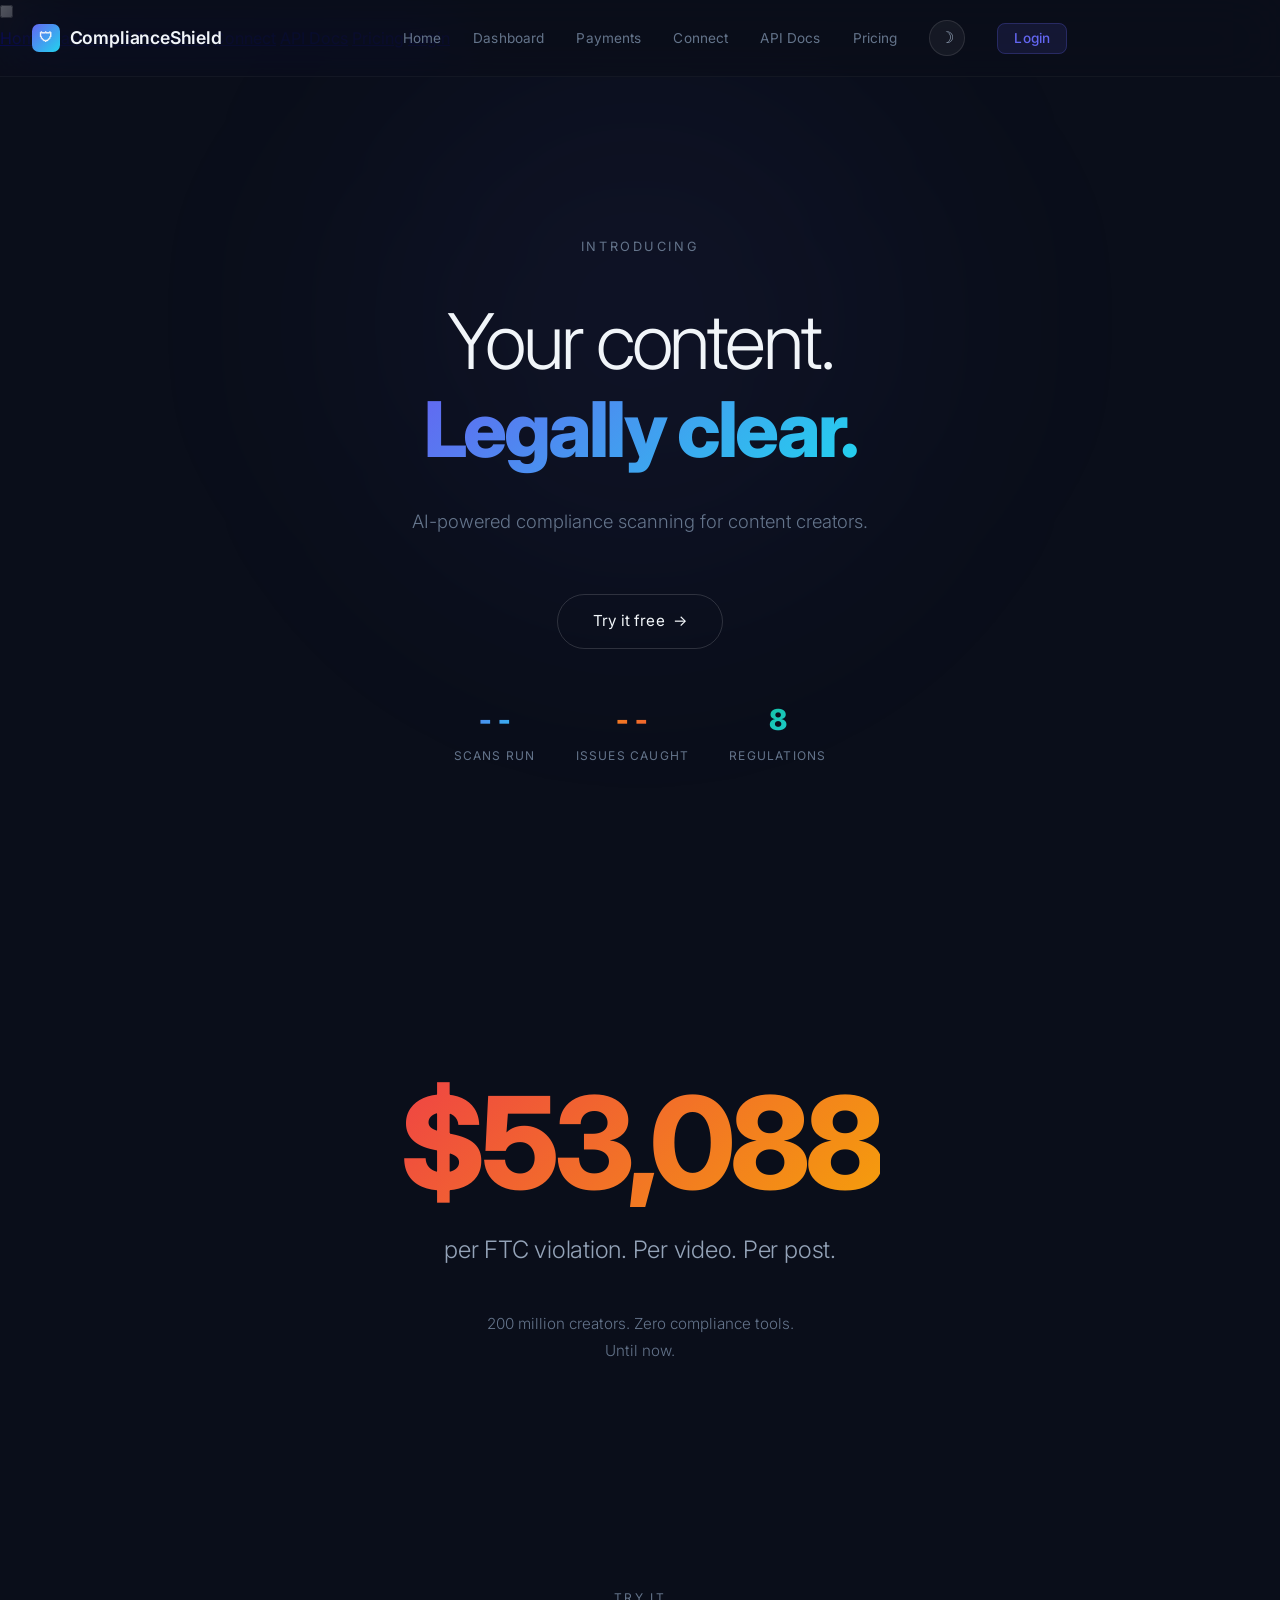
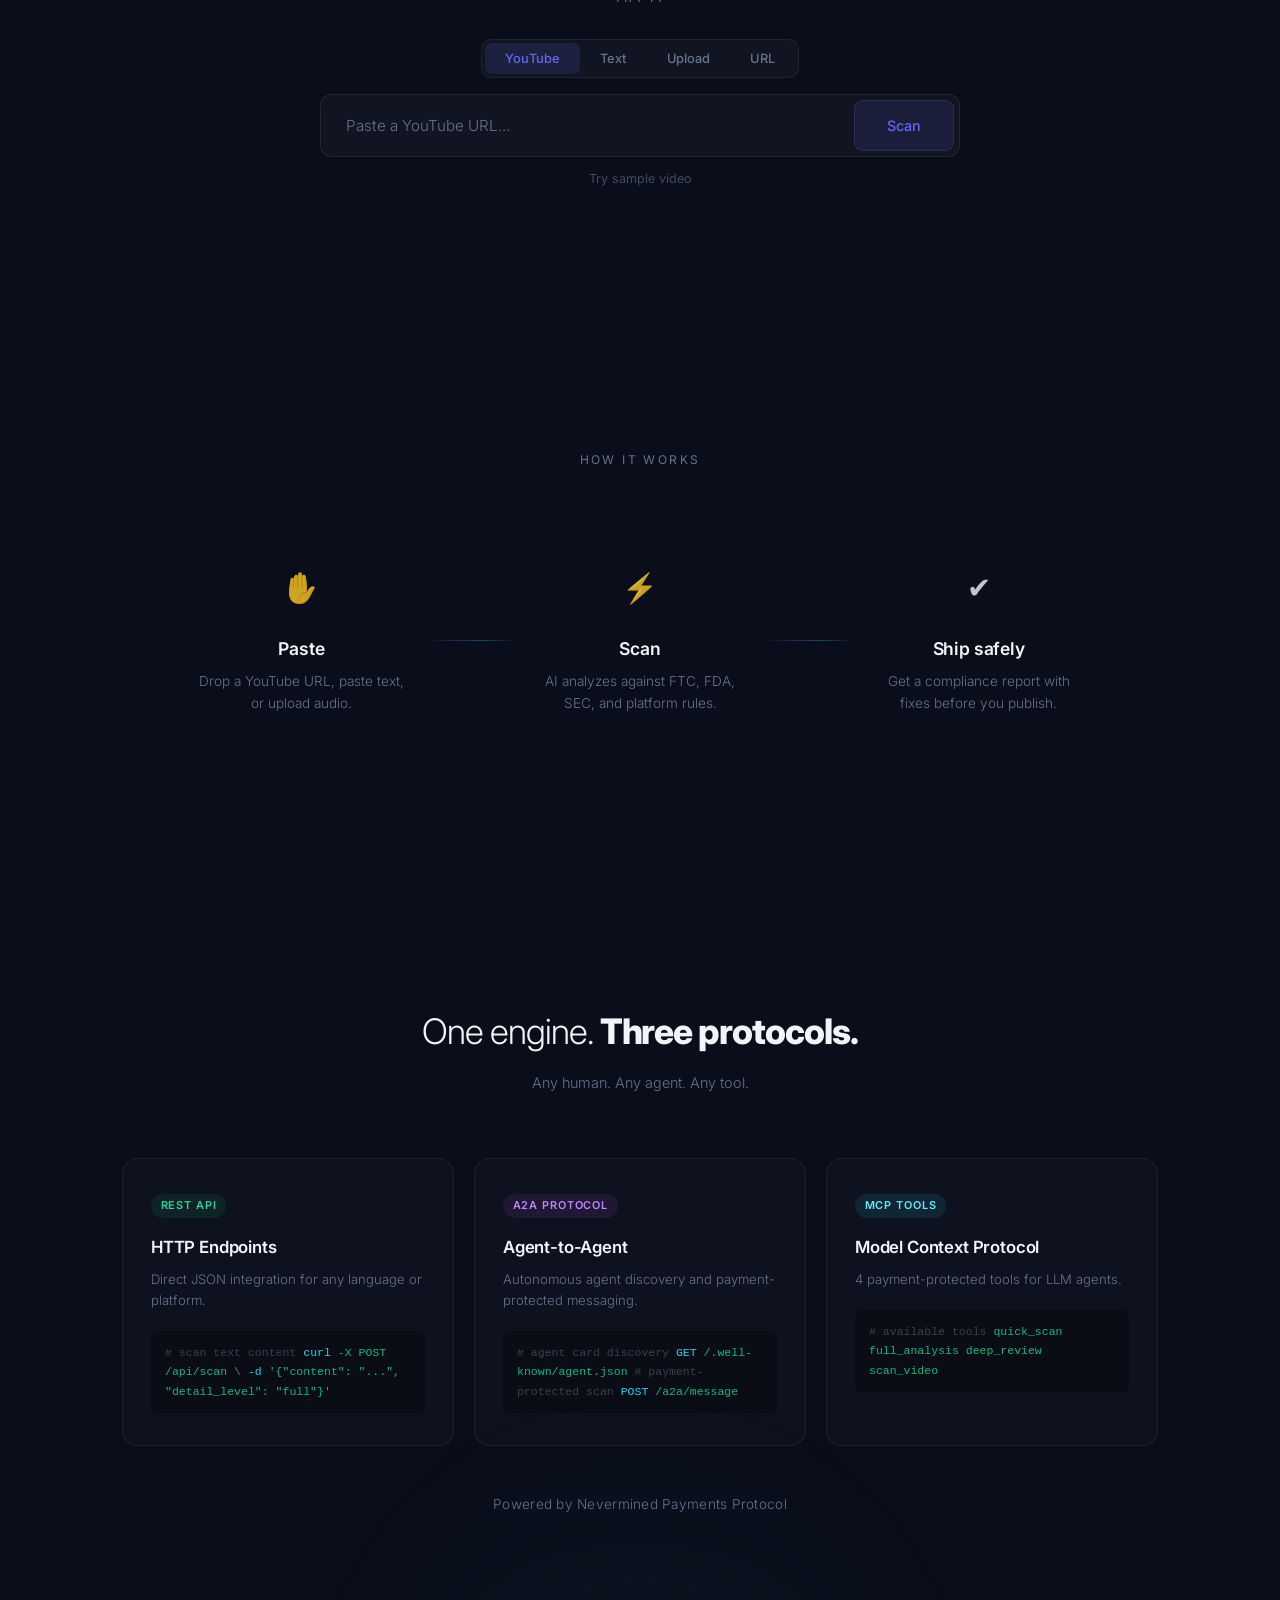
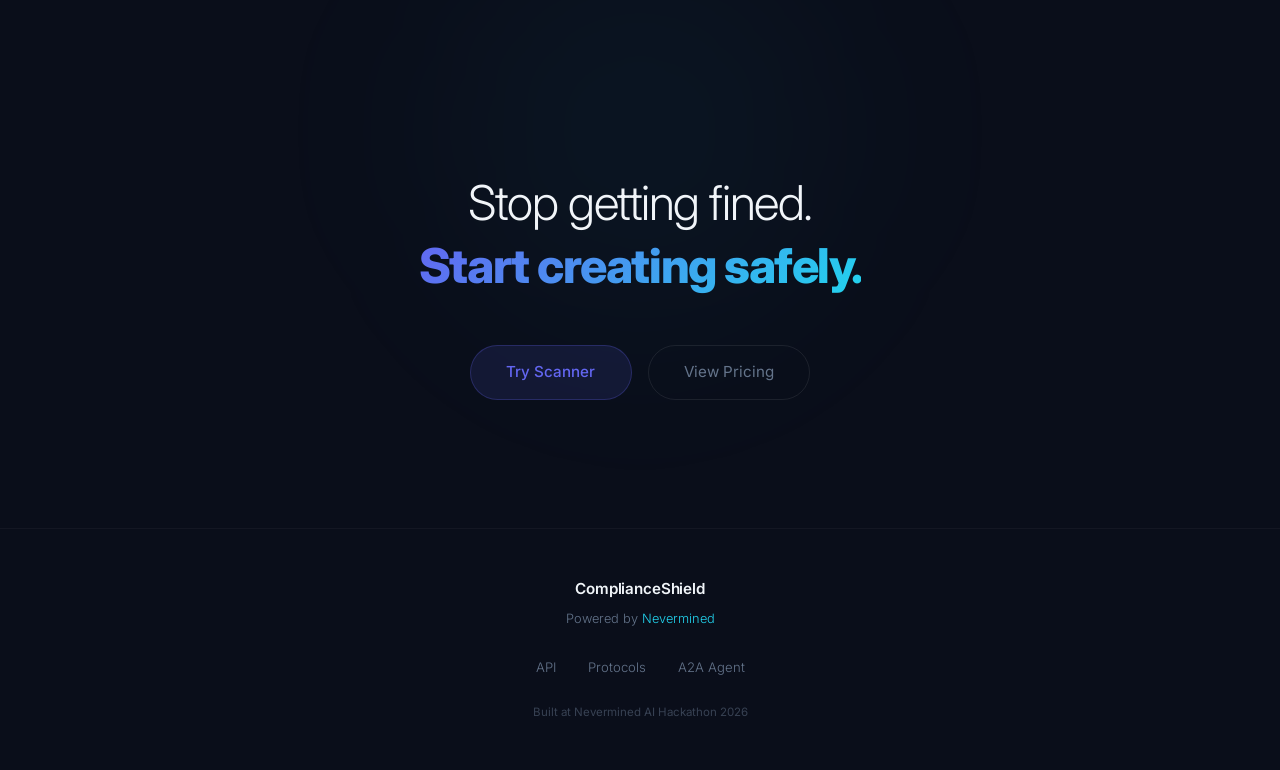
==== commit 9da997f2: "feat: shareable report pages and light theme toggle - Added /report/{id} endpoint with beautiful sta" ====
--- a/agents/seller-simple-agent/landing/index.html
+++ b/agents/seller-simple-agent/landing/index.html
@@ -1568,6 +1568,141 @@
         text-decoration-color: #991b1b !important;
       }
     }
+    /* ---- Theme Toggle Button ---- */
+    .theme-toggle {
+      width: 36px;
+      height: 36px;
+      border-radius: 50%;
+      border: 1px solid rgba(255, 255, 255, 0.1);
+      background: rgba(255, 255, 255, 0.05);
+      color: var(--text-secondary);
+      cursor: pointer;
+      display: flex;
+      align-items: center;
+      justify-content: center;
+      font-size: 1rem;
+      transition: all 0.3s var(--ease-out-expo);
+      flex-shrink: 0;
+      padding: 0;
+      line-height: 1;
+    }
+
+    .theme-toggle:hover {
+      border-color: rgba(99, 102, 241, 0.3);
+      background: rgba(99, 102, 241, 0.1);
+      color: var(--accent-blue);
+    }
+
+    .theme-toggle .icon-sun { display: none; }
+    .theme-toggle .icon-moon { display: inline; }
+
+    /* ---- Light Theme Overrides ---- */
+    body.light-theme {
+      --bg-primary: #f8fafc;
+      --bg-secondary: #f1f5f9;
+      --bg-card: rgba(255, 255, 255, 0.8);
+      --border-card: rgba(99, 102, 241, 0.12);
+      --text-primary: #0f172a;
+      --text-secondary: #475569;
+      --text-muted: #64748b;
+    }
+
+    body.light-theme nav {
+      background: rgba(248, 250, 252, 0.8);
+      border-bottom-color: rgba(0, 0, 0, 0.06);
+    }
+
+    body.light-theme .theme-toggle {
+      border-color: rgba(0, 0, 0, 0.12);
+      background: rgba(0, 0, 0, 0.04);
+    }
+
+    body.light-theme .theme-toggle .icon-sun { display: inline; }
+    body.light-theme .theme-toggle .icon-moon { display: none; }
+
+    body.light-theme .scan-input-wrapper,
+    body.light-theme .scan-textarea {
+      background: rgba(0, 0, 0, 0.02);
+      border-color: rgba(0, 0, 0, 0.1);
+    }
+
+    body.light-theme .tab-bar {
+      background: rgba(0, 0, 0, 0.03);
+      border-color: rgba(0, 0, 0, 0.08);
+    }
+
+    body.light-theme .report-card {
+      background: rgba(255, 255, 255, 0.9);
+      border-color: rgba(0, 0, 0, 0.08);
+    }
+
+    body.light-theme .report-header {
+      border-bottom-color: rgba(0, 0, 0, 0.06);
+    }
+
+    body.light-theme .report-score-bar {
+      border-bottom-color: rgba(0, 0, 0, 0.06);
+    }
+
+    body.light-theme .issue-item {
+      background: rgba(0, 0, 0, 0.02);
+      border-color: rgba(0, 0, 0, 0.06);
+    }
+
+    body.light-theme .protocol-card {
+      background: rgba(255, 255, 255, 0.7);
+      border-color: rgba(0, 0, 0, 0.08);
+    }
+
+    body.light-theme .protocol-code {
+      background: rgba(0, 0, 0, 0.05);
+    }
+
+    body.light-theme .drop-zone {
+      background: rgba(0, 0, 0, 0.02);
+      border-color: rgba(0, 0, 0, 0.12);
+    }
+
+    body.light-theme .hero-cta a {
+      border-color: rgba(0, 0, 0, 0.15);
+      color: var(--text-primary);
+    }
+
+    body.light-theme .scanning-bar {
+      background: rgba(0, 0, 0, 0.06);
+    }
+
+    body.light-theme .score-gauge-track {
+      stroke: rgba(0, 0, 0, 0.06);
+    }
+
+    body.light-theme footer {
+      border-top-color: rgba(0, 0, 0, 0.06);
+    }
+
+    body.light-theme .nav-links .nav-cta {
+      background: rgba(99, 102, 241, 0.08);
+      border-color: rgba(99, 102, 241, 0.2);
+    }
+
+    body.light-theme .example-btn {
+      background: rgba(99, 102, 241, 0.06);
+      border-color: rgba(99, 102, 241, 0.12);
+    }
+
+    body.light-theme .scan-error-box {
+      background: rgba(239, 68, 68, 0.06);
+    }
+
+    body.light-theme .mobile-nav-overlay {
+      background: rgba(248, 250, 252, 0.98);
+    }
+
+    body.light-theme .mobile-nav-overlay a {
+      color: var(--text-primary);
+      border-bottom-color: rgba(0, 0, 0, 0.06);
+    }
+
   </style>
   <link rel="stylesheet" href="/mobile.css">
 </head>
@@ -1589,6 +1724,7 @@
       <li><a href="/connect.html">Connect</a></li>
       <li><a href="/api-docs.html">API Docs</a></li>
       <li><a href="/pricing.html">Pricing</a></li>
+      <li><button class="theme-toggle" id="theme-toggle" aria-label="Toggle light/dark theme"><span class="icon-moon">&#9789;</span><span class="icon-sun">&#9788;</span></button></li>
       <li><a href="/login.html" class="nav-cta">Login</a></li>
     </ul>
     <label for="mobile-nav-toggle" class="hamburger-label" aria-label="Toggle navigation">
@@ -1682,18 +1818,21 @@
 
       <!-- Text input -->
       <div id="input-text" style="display: none;">
-        <textarea id="text-content" class="scan-textarea" placeholder="Paste your script, transcript, or post..." maxlength="50000"></textarea>
-        <div class="char-counter" id="char-counter">0 / 50,000 characters</div>
+        <textarea id="text-content" class="scan-textarea" placeholder="Paste your script, transcript, or post..." maxlength="50000" aria-label="Text content to scan for compliance"></textarea>
+        <div style="display: flex; justify-content: space-between; align-items: center;">
+          <span class="kbd-hint">Cmd+Enter to scan</span>
+          <div class="char-counter" id="char-counter">0 / 50,000 characters</div>
+        </div>
         <div class="validation-msg" id="text-validation">Please enter content to scan</div>
-        <button class="scan-btn" id="scan-btn-text" onclick="handleTextScan()" style="margin-top: 8px; width: 100%;">
+        <button class="scan-btn" id="scan-btn-text" onclick="handleTextScan()" style="margin-top: 8px; width: 100%;" aria-label="Scan text for compliance">
           <span class="btn-text">Scan Text</span>
           <span class="spinner"></span>
         </button>
         <div class="example-buttons">
-          <button class="try-sample-btn" onclick="fillSampleText()" style="margin: 0;">Try sample text</button>
-          <button class="example-btn" onclick="fillExample('health')">Health Claims</button>
-          <button class="example-btn" onclick="fillExample('finance')">Financial</button>
-          <button class="example-btn" onclick="fillExample('privacy')">Privacy</button>
+          <button class="try-sample-btn" onclick="fillSampleText()" style="margin: 0;" aria-label="Fill sample text example">Try sample text</button>
+          <button class="example-btn" onclick="fillExample('health')" aria-label="Fill health claims example">Health Claims</button>
+          <button class="example-btn" onclick="fillExample('finance')" aria-label="Fill financial claims example">Financial</button>
+          <button class="example-btn" onclick="fillExample('privacy')" aria-label="Fill privacy claims example">Privacy</button>
         </div>
       </div>
 
@@ -2486,5 +2625,22 @@
     setInterval(updateHeroStats, 15000);
   </script>
 
+  <script>
+    // Theme toggle
+    (function() {
+      const toggle = document.getElementById('theme-toggle');
+      const saved = localStorage.getItem('cs-theme');
+      if (saved === 'light') document.body.classList.add('light-theme');
+
+      if (toggle) {
+        toggle.addEventListener('click', function() {
+          document.body.classList.toggle('light-theme');
+          const isLight = document.body.classList.contains('light-theme');
+          localStorage.setItem('cs-theme', isLight ? 'light' : 'dark');
+        });
+      }
+    })();
+  </script>
+
 </body>
 </html>
